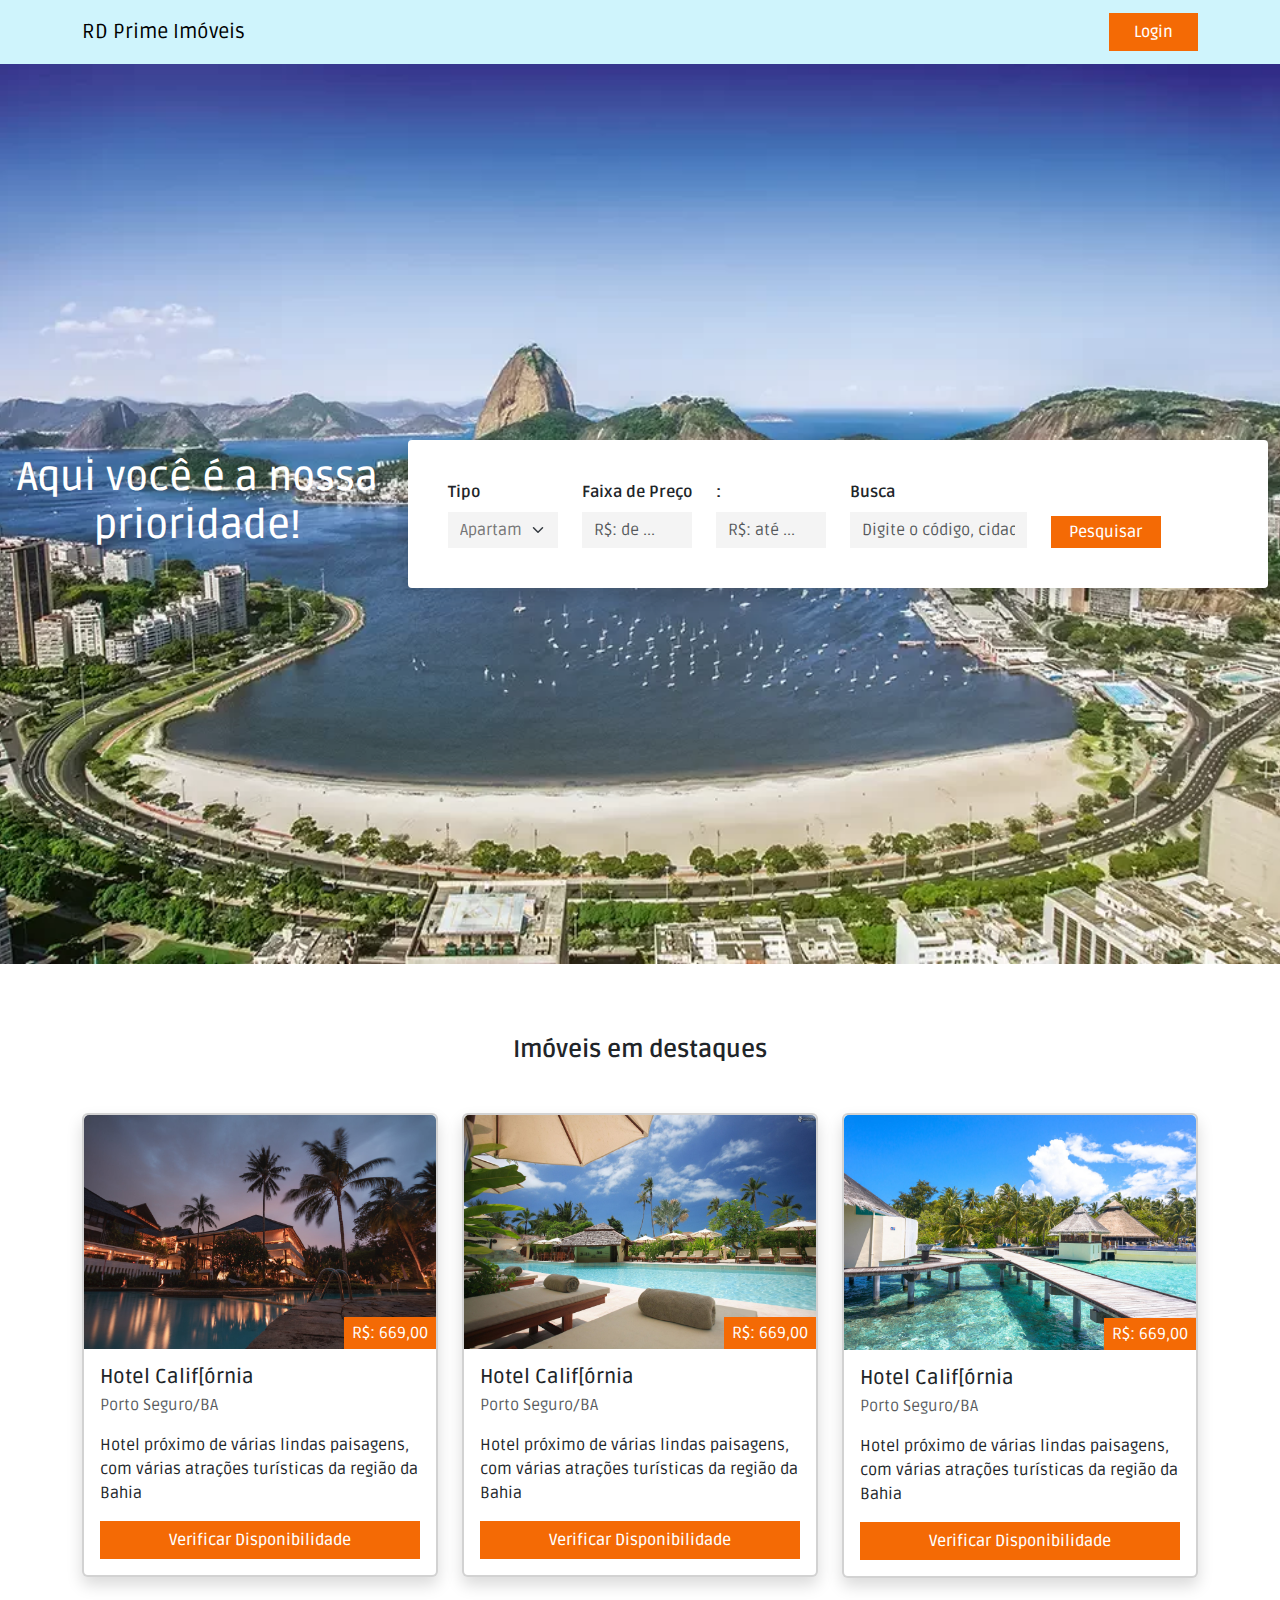
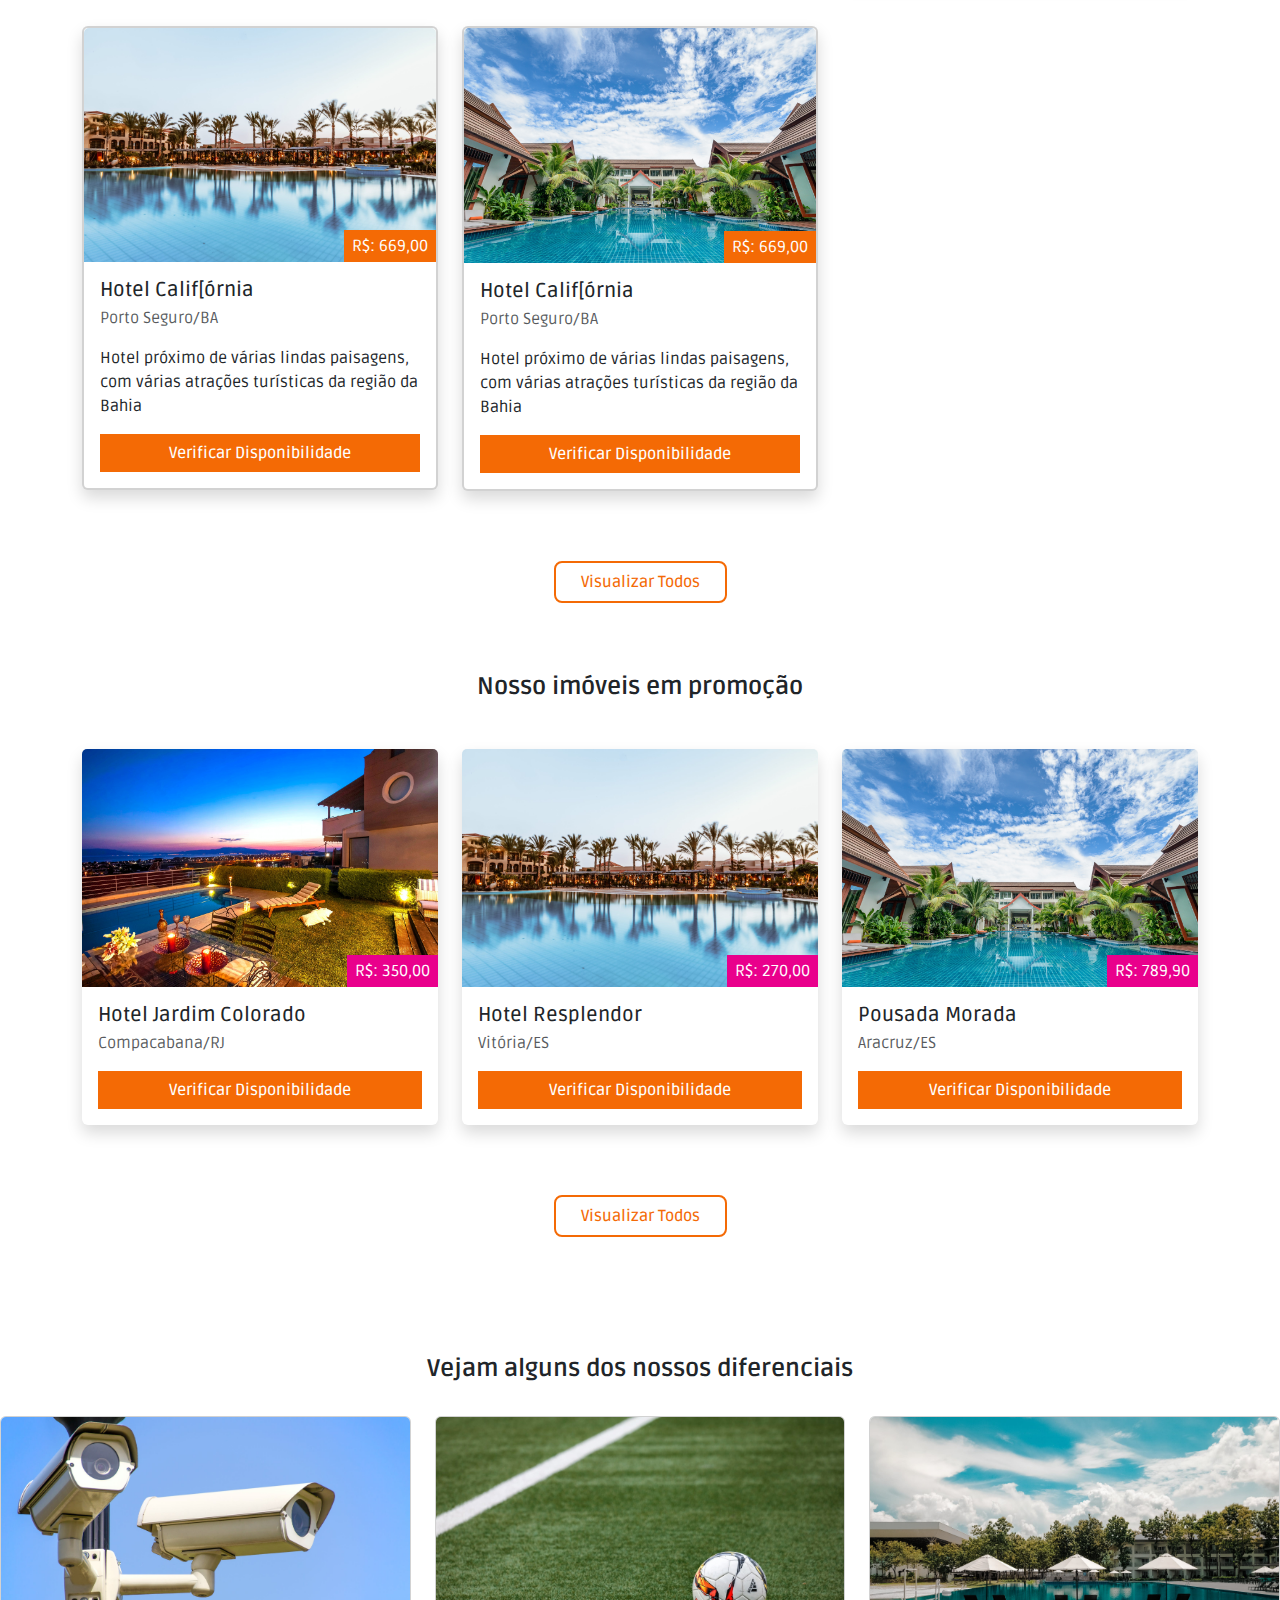
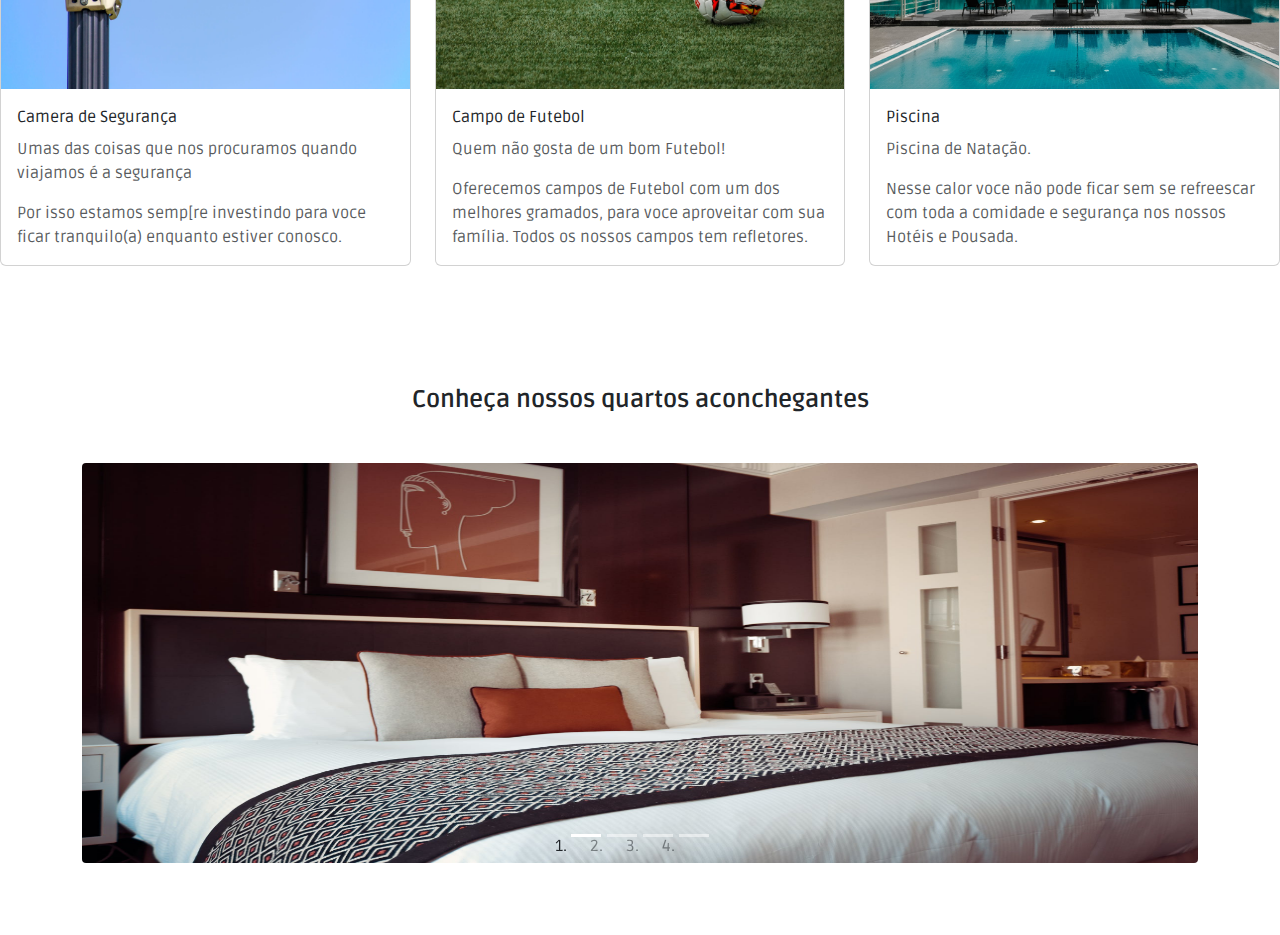
==== index.html @ 4b088ac3 "main carousel" ====
<!DOCTYPE html>
<html lang="pt">

<head>
    <meta charset="UTF-8">
    <meta name="viewport" content="width=device-width, initial-scale=1.0">
    <title> RD Prime Imóveis</title>
    <link rel="preconnect" href="https://fonts.googleapis.com">
    <link rel="preconnect" href="https://fonts.gstatic.com" crossorigin>
    <link href="https://fonts.googleapis.com/css2?family=Material+Icons" rel="stylesheet">
    <link rel="stylesheet" href="https://stackpath.bootstrapcdn.com/font-awesome/4.7.0/css/font-awesome.min.css"
        integrity="sha384-wvfXpqpZZVQGK6TAh5PVlGOfQNHSoD2xbE+QkPxCAFlNEevoEH3Sl0sibVcOQVnN" crossorigin="anonymous">
    <link href="https://fonts.googleapis.com/css2?family=Ruda:wght@400..900&display=swap" rel="stylesheet">
    <link href="https://cdn.jsdelivr.net/npm/bootstrap@5.0.0-beta1/dist/css/bootstrap.min.css" rel="stylesheet"
        integrity="sha384-giJF6kkoqNQ00vy+HMDP7azOuL0xtbfIcaT9wjKHr8RbDVddVHyTfAAsrekwKmP1" crossorigin="anonymous">
        <link href="https://cdn.jsdelivr.net/npm/bootstrap@5.3.3/dist/css/bootstrap.min.css" rel="stylesheet" 
        integrity="sha384-QWTKZyjpPEjISv5WaRU9OFeRpok6YctnYmDr5pNlyT2bRjXh0JMhjY6hW+ALEwIH" crossorigin="anonymous">
    <link rel="stylesheet" href="style.css">
</head>

<body>

    <!--Navbar-->
    <nav class="navbar navbar-expand-lg navbar-light bg-info-subtle">
        
        <div class="container pt-1 pb-1">
            <a class="navbar-brand" href="#">RD Prime Imóveis</a>
            <button class="navbar-toggler" type="button" data-bs-toggle="collapse" data-bs-target="#navbarNav"
                aria-controls="navbarNav" aria-expanded="false" aria-label="Toggle navigation">
                <svg width="1.5em" height="1.5em" viewBox="0 0 16 16" class="bi bi-list" fill="currentColor"
                    xmlns="http://www.w3.org/2000/svg">
                    <path fill-rule="evenodd"
                    d="M2.5 11.5A.5.5 0 0 1 3 11h10a.5.5 0 0 1 0 1H3a.5.5 0 0 1-.5-.5zm0-4A.5.5 0 0 1 3 7h10a.5.5 0 0 1 0 1H3a.5.5 0 0 1-.5-.5zm0-4A.5.5 0 0 1 3 3h10a.5.5 0 0 1 0 1H3a.5.5 0 0 1-.5-.5z" />
                </svg>
            </button>
            <div class="collapse navbar-collapse d-lg-flex justify-content-lg-end" id="navbarNav">
                <ul class="navbar-nav">
                    <!-- Botão aparece quando tela menor -->
                    <li class="nav-item d-block d-md-none d-lg-none pt-2 pb-2">
                        <a href="#" type="button" class="btn btn-orange w-100 rounded-0">Login</a>
                    </li>
                    <li class="nav-item d-none d-md-block d-lg-block">
                        <a href="#" type="button" class="btn btn-orange rounded-0 ps-lg-4 pe-lg-4">Login</a>
                    </li>
                </ul>
            </div>
        </div>
    </nav>
    <!--End Navbar-->

        <!-- Banner -->
        <main class="w-100 min-vh-100 background-banner d-flex align-items-center">
            <div class="slogan w-full lg:w-5/12 xl:w-1/3 text-center lg:text-left transform -translate-y-12">
                <h1 class="text-white uppercase text-2xl lg:text-5xl font-black leading-tight mb-4">
                        Aqui você é a nossa prioridade!
                </h1>
                
            </div>
            <div class="container">
                <div class="card rounded-1 border-0 p-1 pt-4 pb-4 p-lg-4 pb-md-0 pb-lg-0 shadow">
                    <div class="card-body">
                        <form class="pb-lg-2" onsubmit="return false;">
                            <div class="row">
                                <div class="col-12 col-md-12 col-lg-2 mb-2">
                                    <label for="tipo" class="form-label fw-bold">Tipo</label>
                                    <select class="form-select rounded-0 " 
                                            name="tipo" 
                                            id="tipo" 
                                            aria-label="Tipo do imovel">

                                            <optgroup label="Residencial">                                            
                                                <option value="">Apartamento</option>
                                                <option value="">Casa</option>
                                                <option value="">Casa de Condomínio</option>
                                                <option value="">Cobertura</option>
                                                <option value="">Duplex</option>
                                                <option value="">Flat/Loft/Estúdio</option>
                                                <option value="">Lote/Terreno</option>
                                                <option value="">Sobrado</option>
                                            </optgroup>

                                            <optgroup label="Comercial">
                                                <option value="">Comercial</option>
                                                <option value="">Escritório</option>
                                                <option value="">Loja</option>
                                                <option value="">Prédio</option>
                                                <option value="">Salas Comerciais</option>
                                            </optgroup>
                                    </select>
                                    
                                </div>
                                <div class="col-12 col-md-12 col-lg-2 mb-2">
                                    <label for="preco" class="form-label fw-bold">Faixa de Preço</label>
                                        
                                    <input type="text" 
                                    class="form-control rounded-0" 
                                    name="preco" 
                                    id="preco"
                                    placeholder="R$: de ...">
                                </div>
                                <div class="col-12 col-md-12 col-lg-2 mb-2">
                                    <label for="preco" class="form-label fw-bold">:</label>                                
                                    <input type="text" 
                                        class="form-control rounded-0" 
                                        name="preco" 
                                        id="preco"
                                        placeholder="R$: até ...">  
                                </div>
                                <div class="col-12 col-md-12 col-lg-3 mb-3">

                                    <label for="busca" class="form-label fw-bold">Busca</label>
                                        <input type="text" 
                                        class="form-control rounded-0" 
                                        name="busca" 
                                        id="busca"
                                        placeholder="Digite o código, cidade, bairro, rua ou condomínio">
                                    
                                </div>
                                <div class="col-12 col-md-12 col-lg-2 mb-3 pt-3 d-lg-flex align-items-end">
                                    <a href="#" class="btn btn-lg btn-orange w-100 rounded-0 border-0 p-lg-1">
                                        Pesquisar
                                    </a>
                                </div>
                            </div>
                        </form>
                    </div>
                </div>
            </div>
        </main>
        <!-- End Banner --> 
            
            <!--Destaques-->
            <main class="w-100 pb-5 pt-lg-4 pb-lg-5">
                <div class="container pt-5 pb-2 pt-lg-5 pb-lg-0">
                    <h1 class="fs-4 text-center text-lg-center text-lg-start mb-5 fw-bold">
                        Imóveis em destaques
                    </h1>
                    
                    <div class="row mb-4">
                        <div class="col-12 col-md-12 col-lg-4 mb-5">
                            <div class="card shadow border-2">
                                <div class="position-relative">
                                    <img src="./assets/img/hoteis/hotel-1.jpeg" alt="Hotel 01" class="card-img-top">
                                    <span class="position-absolute 
                                                bottom-0 
                                                right-0 
                                                bg-color-orange 
                                                ps-2 
                                                pe-2 
                                                pt-1 
                                                pb-1">
                                                R$: 669,00 
                                    </span>
                                </div>
                                <div class="card-body p-3">
                                    <h5 class="card-title mb-1">Hotel Calif[órnia</h5>
                                    <p class="text-muted">Porto Seguro/BA</p>
                                    <p class="card-text">
                                        Hotel próximo de várias lindas paisagens,
                                        com várias atrações turísticas da região da Bahia
                                    </p>
                                    <a href="#" class="btn btn-orange rounded-0 w-100">Verificar Disponibilidade</a>
                                </div>
                            </div>
                        </div>

                        <div class="col-12 col-md-12 col-lg-4 mb-5">
                            <div class="card shadow border-2">
                                <div class="position-relative">
                                    <img src="./assets/img/hoteis/hotel-2.jpeg" alt="Hotel 01" class="card-img-top">
                                    <span class="position-absolute 
                                                bottom-0 
                                                right-0 
                                                bg-color-orange 
                                                ps-2 
                                                pe-2 
                                                pt-1 
                                                pb-1">
                                                R$: 669,00 
                                    </span>
                                </div>
                                <div class="card-body p-3">
                                    <h5 class="card-title mb-1">Hotel Calif[órnia</h5>
                                    <p class="text-muted">Porto Seguro/BA</p>
                                    <p class="card-text">
                                        Hotel próximo de várias lindas paisagens,
                                        com várias atrações turísticas da região da Bahia
                                    </p>
                                    <a href="#" class="btn btn-orange rounded-0 w-100">Verificar Disponibilidade</a>
                                </div>
                            </div>
                        </div>

                        <div class="col-12 col-md-12 col-lg-4 mb-5">
                            <div class="card shadow border-2">
                                <div class="position-relative">
                                    <img src="./assets/img/hoteis/hotel-3.jpeg" alt="Hotel 01" class="card-img-top">
                                    <span class="position-absolute 
                                                bottom-0 
                                                right-0 
                                                bg-color-orange 
                                                ps-2 
                                                pe-2 
                                                pt-1 
                                                pb-1">
                                                R$: 669,00 
                                    </span>
                                </div>
                                <div class="card-body p-3">
                                    <h5 class="card-title mb-1">Hotel Calif[órnia</h5>
                                    <p class="text-muted">Porto Seguro/BA</p>
                                    <p class="card-text">
                                        Hotel próximo de várias lindas paisagens,
                                        com várias atrações turísticas da região da Bahia
                                    </p>
                                    <a href="#" class="btn btn-orange rounded-0 w-100">Verificar Disponibilidade</a>
                                </div>
                            </div>
                        </div>

                        <div class="col-12 col-md-12 col-lg-4 mb-5">
                            <div class="card shadow border-2">
                                <div class="position-relative">
                                    <img src="./assets/img/hoteis/hotel-5.jpeg" alt="Hotel 01" class="card-img-top">
                                    <span class="position-absolute 
                                                bottom-0 
                                                right-0 
                                                bg-color-orange 
                                                ps-2 
                                                pe-2 
                                                pt-1 
                                                pb-1">
                                                R$: 669,00 
                                    </span>
                                </div>
                                <div class="card-body p-3">
                                    <h5 class="card-title mb-1">Hotel Calif[órnia</h5>
                                    <p class="text-muted">Porto Seguro/BA</p>
                                    <p class="card-text">
                                        Hotel próximo de várias lindas paisagens,
                                        com várias atrações turísticas da região da Bahia
                                    </p>
                                    <a href="#" class="btn btn-orange rounded-0 w-100">Verificar Disponibilidade</a>
                                </div>
                            </div>
                        </div>

                        <div class="col-12 col-md-12 col-lg-4 mb-5">
                            <div class="card shadow border-2">
                                <div class="position-relative">
                                    <img src="./assets/img/hoteis/hotel-6.jpg" alt="Hotel 01" class="card-img-top">
                                    <span class="position-absolute 
                                                bottom-0 
                                                right-0 
                                                bg-color-orange 
                                                ps-2 
                                                pe-2 
                                                pt-1 
                                                pb-1">
                                                R$: 669,00 
                                    </span>
                                </div>
                                <div class="card-body p-3">
                                    <h5 class="card-title mb-1">Hotel Calif[órnia</h5>
                                    <p class="text-muted">Porto Seguro/BA</p>
                                    <p class="card-text">
                                        Hotel próximo de várias lindas paisagens,
                                        com várias atrações turísticas da região da Bahia
                                    </p>
                                    <a href="#" class="btn btn-orange rounded-0 w-100">Verificar Disponibilidade</a>
                                </div>
                            </div>
                        </div>
                    </div>

                    <div class="row">
                        <div class="col-12 d-flex justify-content-center">
                            <a href="#" class="btn btn-orange-outline ps-4 pe-4"> 
                                Visualizar Todos
                            </a>
                        </div>
                    </div>
                </div>

            </main>
            <!--End Destaques-->

                <!--Combos-->
                <main class="w-100 pb-5 pb-lg-5">
                    <div class="container">
                        <div class="w-100 title mb-5 mb-md-5 mb-lg-5 pt-lg-4 pb-lg-0">
                            <h1 class="fs-4 text-lg-center text-lg-start mb-2 fw-bold">Nosso imóveis em promoção</h1>       
                        </div>
                        <div class="row mb-4">
                            <div class="col-12 col-md-12 col-lg-4 mb-5">
                                <div class="card shadow border-0">
                                    <div class="position-relative">
                                        <img src="./assets/img/hoteis/hotel-4.jpeg" alt="" class="card-img-top">
                                        <span class="position-absolute 
                                        bottom-0 
                                        right-0 
                                        bg-color-purple 
                                        ps-2
                                        pe-2
                                        pt-1
                                        pb-1">
                                        R$: 350,00
                                        </span>
                                    </div>
                                    <div class="card-body p-3">
                                        <h5 class="card-title mb-1">
                                            Hotel Jardim Colorado
                                        </h5>
                                        <p class="text-muted"> Compacabana/RJ </p>
                                        <a href="#" class="btn btn-orange rounded-0 w-100">
                                            Verificar Disponibilidade
                                        </a>
                                    </div>
                                </div>                
                            </div> 
                            
                            <div class="col-12 col-md-12 col-lg-4 mb-5">
                                <div class="card shadow border-0">
                                    <div class="position-relative">
                                        <img src="./assets/img/hoteis/hotel-5.jpeg" alt="" class="card-img-top">
                                        <span class="position-absolute 
                                        bottom-0 
                                        right-0 
                                        bg-color-purple 
                                        ps-2
                                        pe-2
                                        pt-1
                                        pb-1">
                                        R$: 270,00
                                        </span>
                                    </div>
                                    <div class="card-body p-3">
                                        <h5 class="card-title mb-1">
                                            Hotel Resplendor
                                        </h5>
                                        <p class="text-muted"> Vitória/ES </p>
                                        <a href="#" class="btn btn-orange rounded-0 w-100">
                                            Verificar Disponibilidade
                                        </a>
                                    </div>
                                </div>                
                            </div>  

                            <div class="col-12 col-md-12 col-lg-4 mb-5">
                                <div class="card shadow border-0">
                                    <div class="position-relative">
                                        <img src="./assets/img/hoteis/hotel-6.jpg" alt="" class="card-img-top">
                                        <span class="position-absolute 
                                        bottom-0 
                                        right-0 
                                        bg-color-purple 
                                        ps-2
                                        pe-2
                                        pt-1
                                        pb-1">
                                        R$: 789,90
                                        </span>
                                    </div>
                                    <div class="card-body p-3">
                                        <h5 class="card-title mb-1">
                                            Pousada Morada
                                        </h5>
                                        <p class="text-muted"> Aracruz/ES </p>
                                        <a href="#" class="btn btn-orange rounded-0 w-100">
                                            Verificar Disponibilidade
                                        </a>
                                    </div>
                                </div>                
                            </div> 
                        </div>
                        <div class="row">
                            <div class="col-12 d-flex justify-content-center">
                                <a href="#" class="btn btn-orange-outline ps-4 pe-4"> 
                                    Visualizar Todos
                                </a>
                            </div>
                        </div>                    
                    </div>             
                </main>
                <!--End Combos-->

                    <!--Diferenciais-->
                    <main class="w-100">
                        <div class="container">
                            <div class="w-100 title mb-5 mb-md-5 mb-lg-5 pt-lg-4 pb-lg-0"></div>
                            <h1 class="fs-4 text-center text-md-star text-lg-center mb-2 pb-4 fw-bold">
                                Vejam alguns dos nossos diferenciais
                            </h1>
                        </div>
                        <div class="row">
                            <div class="col-12">
                                <div class="row">
                                    <div class="col-12 col-md-4 col-lg-4 mb-5">
                                        <div class="card">
                                            <img src="./assets/img/utilidades/camera.jpeg" alt="camera" class="card-img-top">
                                            <div class="card-body">
                                                <div class="card-title">
                                                    Camera de Segurança
                                                </div>
                                                <p class="card-text text-muted">
                                                    Umas das coisas que nos procuramos 
                                                    quando viajamos é a segurança
                                                </p>
                                                <p class="card-text text-muted">
                                                    Por isso estamos semp[re investindo 
                                                    para voce ficar tranquilo(a) 
                                                    enquanto estiver conosco.
                                                </p>
                                            </div>
                                        </div>
                                    </div>
                                    <div class="col-12 col-md-4 col-lg-4 mb-5">
                                        <div class="card">
                                            <img src="./assets/img/utilidades/campo.jpeg" alt="campo" class="card-img-top">
                                            <div class="card-body">
                                                <div class="card-title">
                                                    Campo de Futebol
                                                </div>
                                                <p class="card-text text-muted">
                                                    Quem não gosta de um bom Futebol!
                                                </p>
                                                <p class="card-text text-muted">
                                                    Oferecemos campos de Futebol com um dos melhores gramados,
                                                    para voce aproveitar com sua família.
                                                    Todos os nossos campos tem refletores.                                            </p>
                                            </div>
                                        </div>
                                    </div>                                
                                    <div class="col-12 col-md-4 col-lg-4 col-mb-4">
                                        <div class="card">
                                            <img src="./assets/img/utilidades/piscina.jpeg" alt="piscina" class="card-img-top">
                                                <div class="card-body">
                                                    <div class="card-title">
                                                        Piscina
                                                    </div>
                                                    <p class="card-text text-muted">
                                                        Piscina de Natação.
                                                    </p>
                                                    <p class="card-text text-muted">
                                                        Nesse calor voce não pode ficar sem se refreescar
                                                        com toda a comidade e segurança nos nossos Hotéis e Pousada.
                                                    </p>
                                                </div>
                                            </div>
                                        </div>
                                    </div>
                                </div>
                            </div>
                        </div>
                    </main>
                    <!--End Diferenciais-->

                        <!--Carousel Nossos Quartos-->
                        <main class="w-100 pb-4 pb-md-4 pt-lg-4 pb-lg-4">
                            <div class="container pt-5 pb-2 pt-lg-5 pb-lg-5">
                                <h1 class="fs-4 text-center text-lg-center text-lg-start mb-5 fw-bold">Conheça nossos quartos aconchegantes</h1>
                                    <div div id="carouselControls" class="carousel slide" data-bs-ride="carousel" data-bs-interval="0">
                                        <div class="carousel-inner">
                                            <div class="carousel-item active">
                                                <img src="./assets/img/quartos/quarto-1.jpeg" alt="" class="d-block w-100 rounded-1 carousel-item-img">
                                            </div>
                                            <div class="carousel-item">
                                                <img src="./assets/img/quartos/quarto-2.jpeg" alt="" class="d-block w-100 rounded-1 carousel-item-img">
                                            </div>
                                            <div class="carousel-item">
                                                <img src="./assets/img/quartos/quarto-3.jpeg" alt="" class="d-block w-100 rounded-1 carousel-item-img">
                                            </div>
                                            <div class="carousel-item">
                                                <img src="./assets/img/quartos/quarto-4.jpeg" alt="" class="d-block w-100 rounded-1 carousel-item-img">
                                            </div>
                                        </div>
                                        <ol class="carousel-indicators">
                                            <li data-bs-target="#carouselControls" data-bs-slide-to="0" class="active"></li>
                                            <li data-bs-target="#carouselControls" data-bs-slide-to="1"></li>
                                            <li data-bs-target="#carouselControls" data-bs-slide-to="2"></li>
                                            <li data-bs-target="#carouselControls" data-bs-slide-to="3"></li>
                                        </ol>
                                </div>
                            </div>
                        </main>
                        <!--End Carousel Nossos Quartos-->

</body>

<script src="https://cdn.jsdelivr.net/npm/@popperjs/core@2.5.4/dist/umd/popper.min.js"
    integrity="sha384-q2kxQ16AaE6UbzuKqyBE9/u/KzioAlnx2maXQHiDX9d4/zp8Ok3f+M7DPm+Ib6IU"
    crossorigin="anonymous"></script>
<script src="https://cdn.jsdelivr.net/npm/bootstrap@5.0.0-beta1/dist/js/bootstrap.min.js"
    integrity="sha384-pQQkAEnwaBkjpqZ8RU1fF1AKtTcHJwFl3pblpTlHXybJjHpMYo79HY3hIi4NKxyj"
    crossorigin="anonymous"></script>

</html>
---- style.css ----
@import './assets/css/theme.css';
@import './assets/css/navbar.css';
@import './assets/css/buttons.css';
@import './assets/css/background.css';
@import './assets/css/inputs.css';
@import './assets/css/position.css';
@import './assets/css/colors.css';
@import './assets/css/carousel.css';
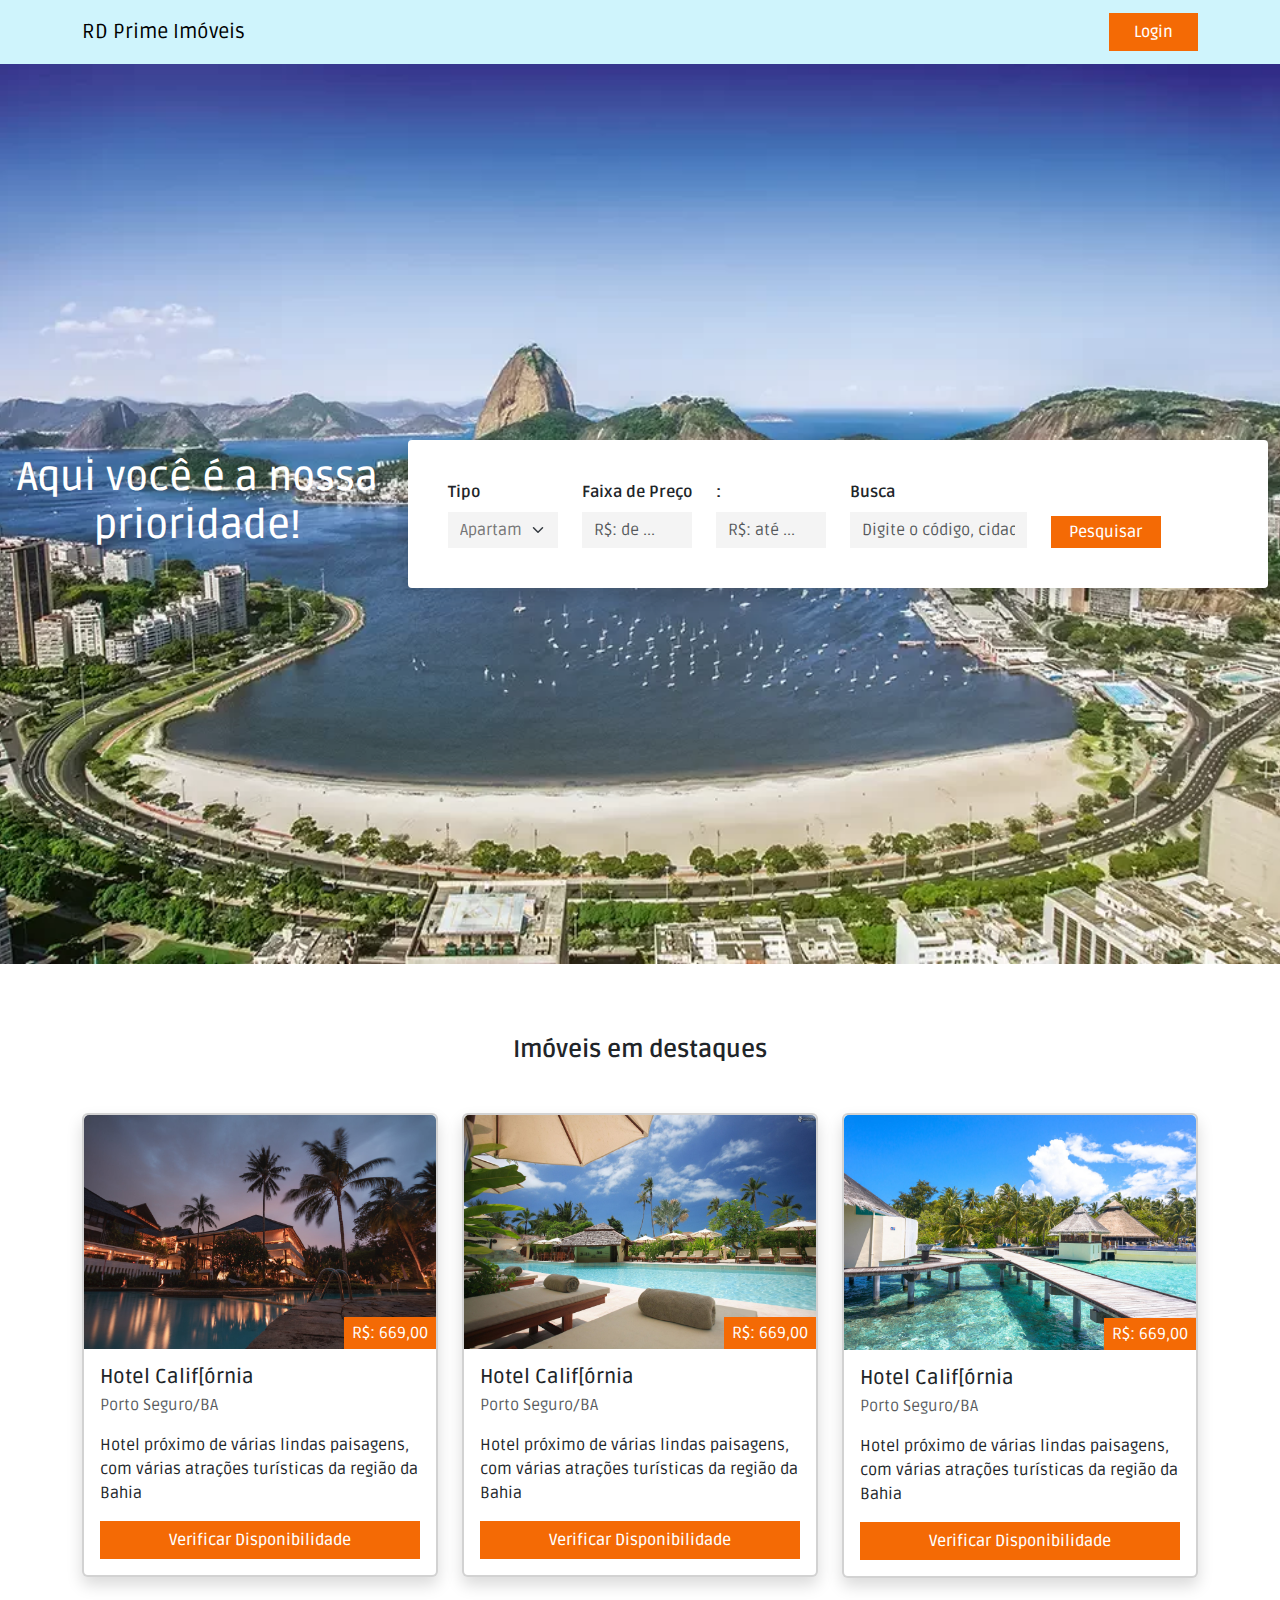
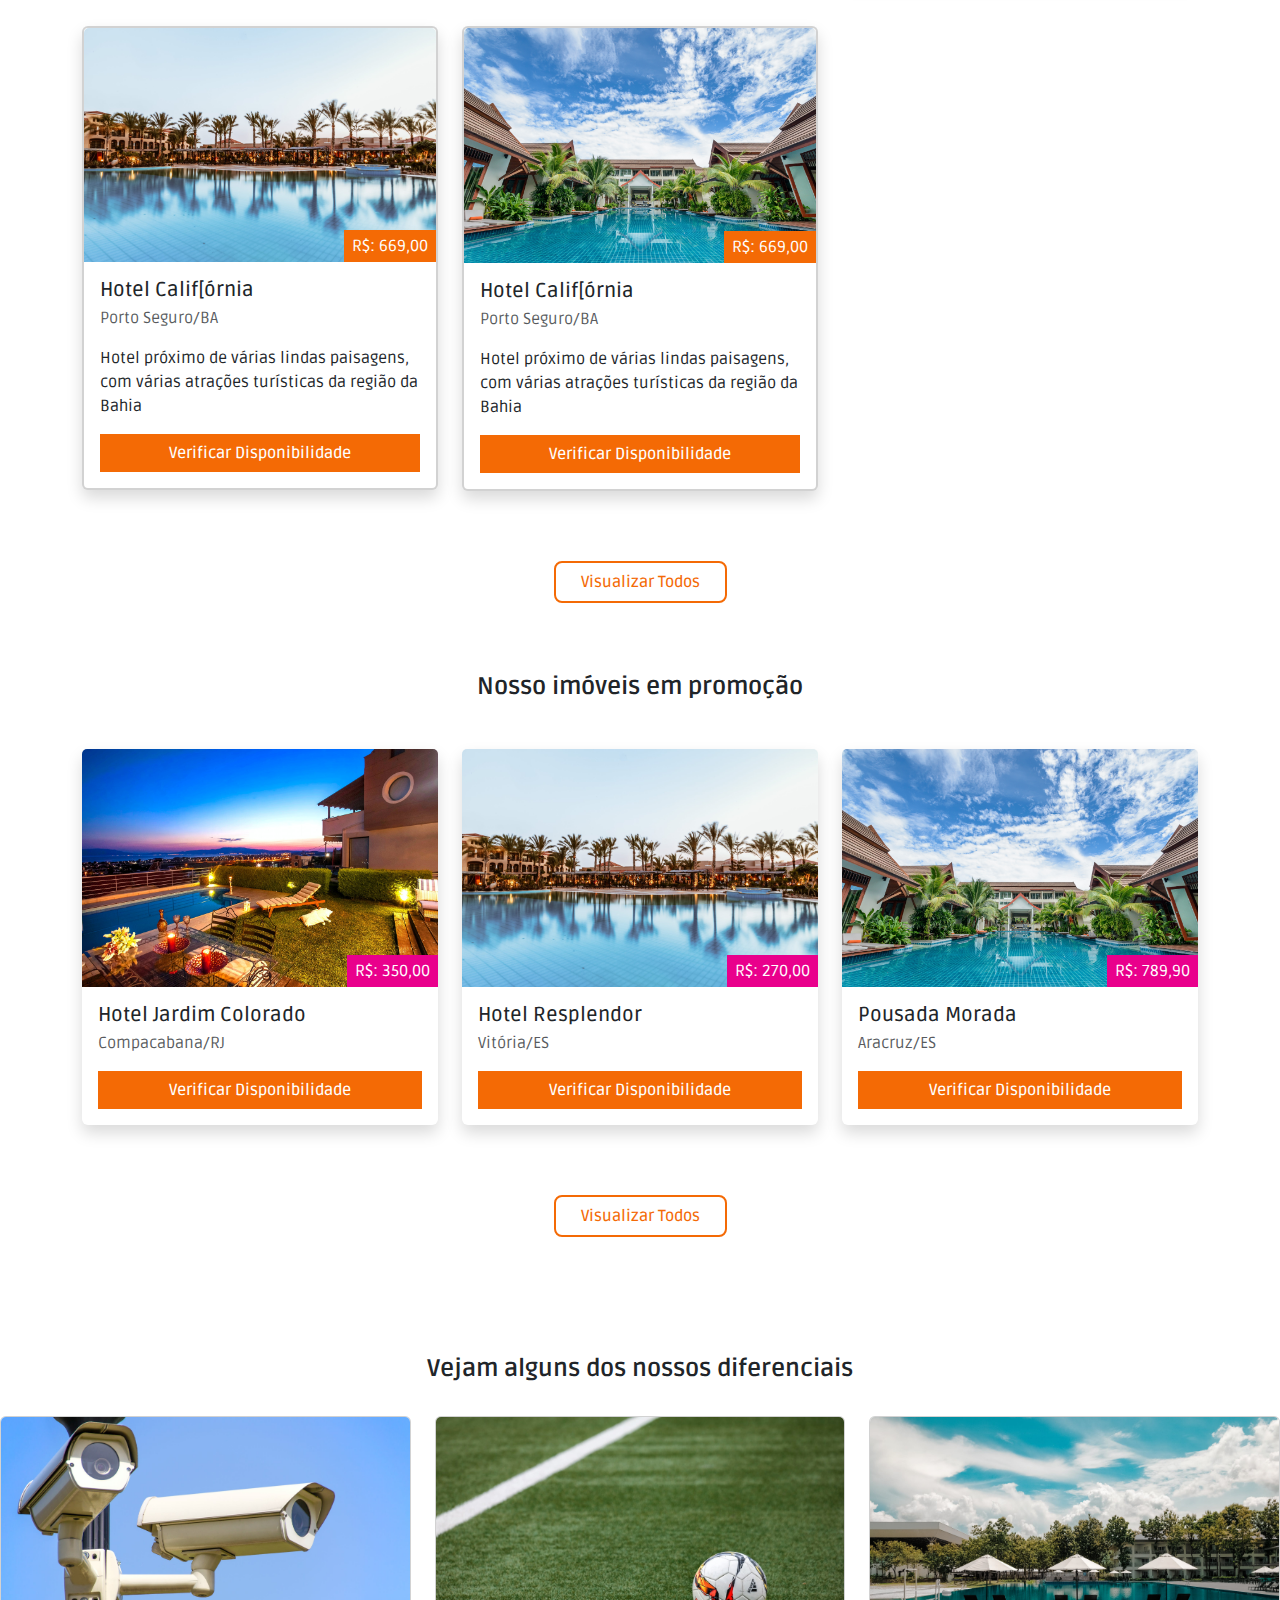
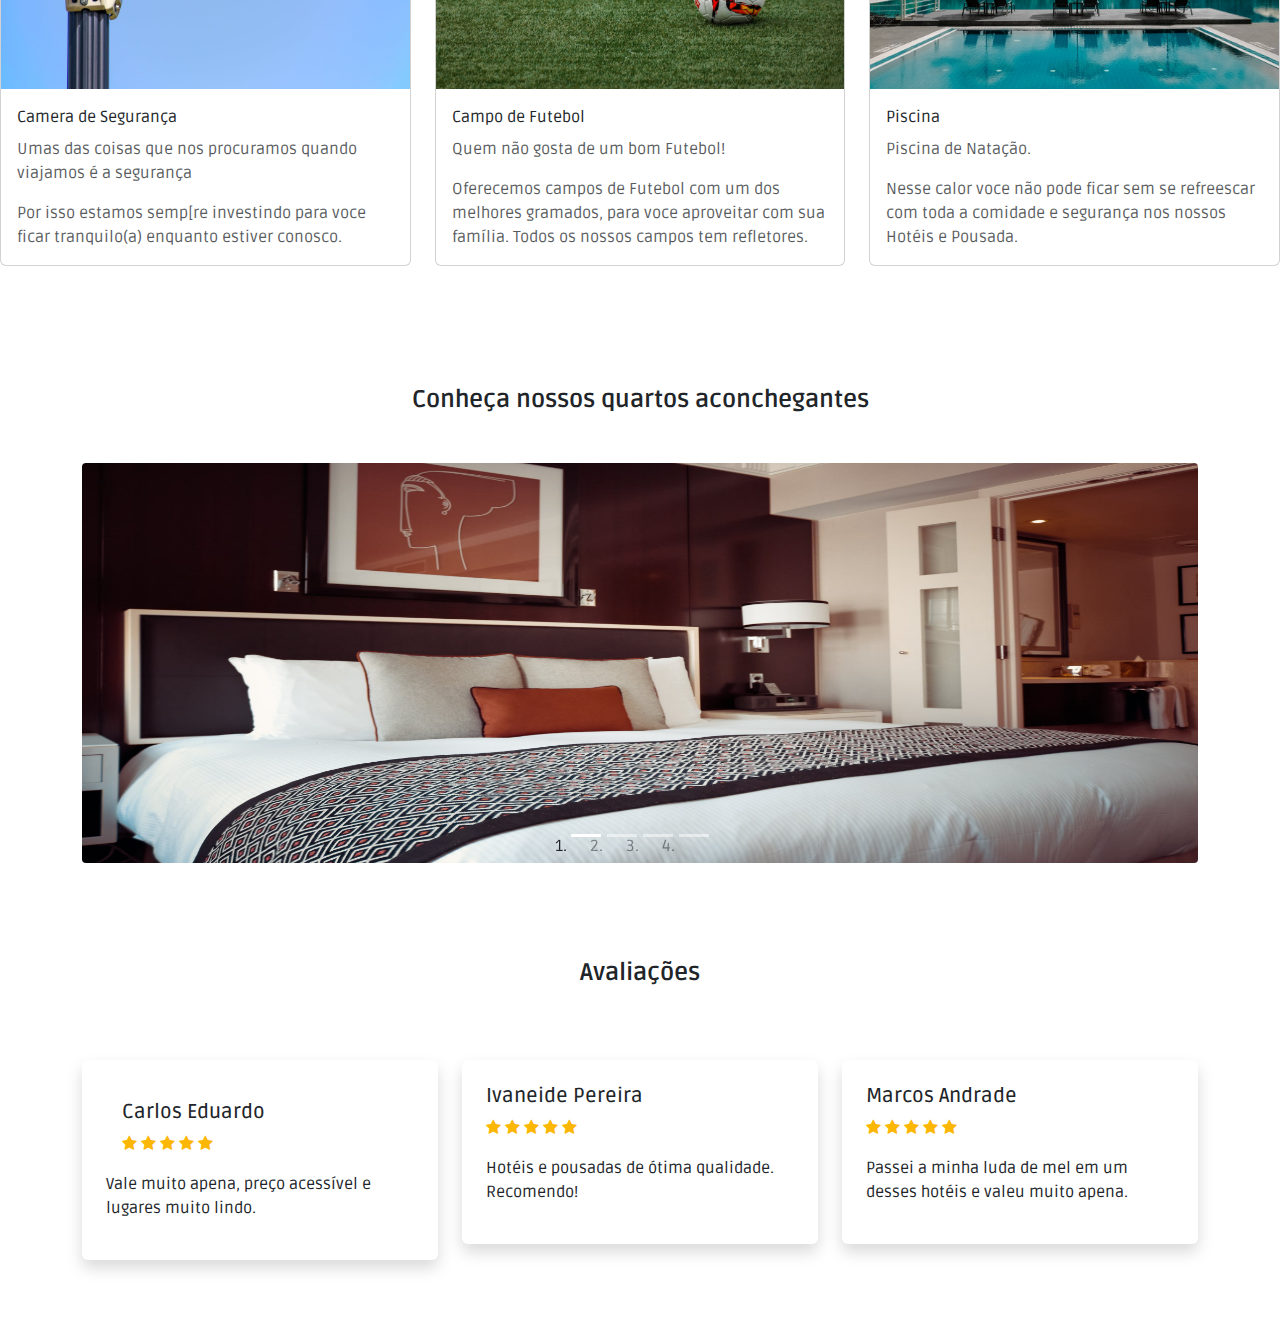
==== commit 19cb4a71: "main avaliaçoes" ====
--- a/index.html
+++ b/index.html
@@ -485,6 +485,72 @@
                         </main>
                         <!--End Carousel Nossos Quartos-->
 
+                            <!--Avaliações-->
+                            <main class="w-100 pt-lg-4 pb-lg-5">
+                                <div class="container">
+                                    <div class="w-100 title mb-5 mb-md-5 mb-lg-5 pt-lg-0">
+                                        <h1 class="fs-4 text-center text-lg-start text-lg-center mb-2 fw-bold">
+                                            Avaliações
+                                        </h1>
+                                        <div class="line-orange m-auto"></div>
+                                    </div>
+                                    <div class="row pt-4 pt-md-4 pt-lg-4">
+                                        <div class="col-12 col-md-12 col-lg-4 mb-4 mb-md-4">
+                                            <div class="card border-0 shadow p-2">
+                                                <div class="card-body">
+                                                    <div class="w-100 m-3">
+                                                        <h4 class="fs-5"> Carlos Eduardo</h4>
+                                                        <span class="star"><i class="fa fa-star" aria-hidden="true"></i></span>
+                                                        <span class="star"><i class="fa fa-star" aria-hidden="true"></i></span>
+                                                        <span class="star"><i class="fa fa-star" aria-hidden="true"></i></span>
+                                                        <span class="star"><i class="fa fa-star" aria-hidden="true"></i></span>
+                                                        <span class="star"><i class="fa fa-star" aria-hidden="true"></i></span>
+                                                    </div>
+                                                    <p>
+                                                        Vale muito apena, preço acessível e lugares muito lindo.
+                                                    </p>
+                                                </div>
+                                            </div>
+                                        </div>
+                                        <div class="col-12 col-md-12 col-lg-4 mb-4 mb-md-4">
+                                            <div class="card border-0 shadow p-2">
+                                                <div class="card-body">
+                                                    <div class="w-100 mb-3">
+                                                        <h4 class="fs-5">Ivaneide Pereira</h4>
+                                                        <span class="star"><i class="fa fa-star" aria-hidden="true"></i></span>
+                                                        <span class="star"><i class="fa fa-star" aria-hidden="true"></i></span>
+                                                        <span class="star"><i class="fa fa-star" aria-hidden="true"></i></span>
+                                                        <span class="star"><i class="fa fa-star" aria-hidden="true"></i></span>
+                                                        <span class="star"><i class="fa fa-star" aria-hidden="true"></i></span>
+                                                    </div>
+                                                    <p>
+                                                        Hotéis e pousadas de ótima qualidade. Recomendo!
+                                                    </p>
+                                                </div>
+                                            </div>
+                                        </div>
+                                        <div class="col-12 col-md-12 col-lg-4 mb-4 mb-md-4">
+                                            <div class="card border-0 shadow p-2">
+                                                <div class="card-body">
+                                                    <div class="w-100 mb-3">
+                                                        <h4 class="fs-5">Marcos Andrade</h4>
+                                                        <span class="star"><i class="fa fa-star" aria-hidden="true"></i></span>
+                                                        <span class="star"><i class="fa fa-star" aria-hidden="true"></i></span>
+                                                        <span class="star"><i class="fa fa-star" aria-hidden="true"></i></span>
+                                                        <span class="star"><i class="fa fa-star" aria-hidden="true"></i></span>
+                                                        <span class="star"><i class="fa fa-star" aria-hidden="true"></i></span>
+                                                    </div>
+                                                    <p>
+                                                        Passei a minha luda de mel em um desses hotéis e valeu muito apena.
+                                                    </p>
+                                                </div>
+                                            </div>
+                                        </div>
+                                    </div>
+                                </div>
+                            </main>
+                            <!--End Avaliações-->                           
+
 </body>
 
 <script src="https://cdn.jsdelivr.net/npm/@popperjs/core@2.5.4/dist/umd/popper.min.js"
--- a/style.css
+++ b/style.css
@@ -5,4 +5,5 @@
 @import './assets/css/inputs.css';
 @import './assets/css/position.css';
 @import './assets/css/colors.css';
-@import './assets/css/carousel.css';+@import './assets/css/carousel.css';
+@import './assets/css/avaliacoes.css';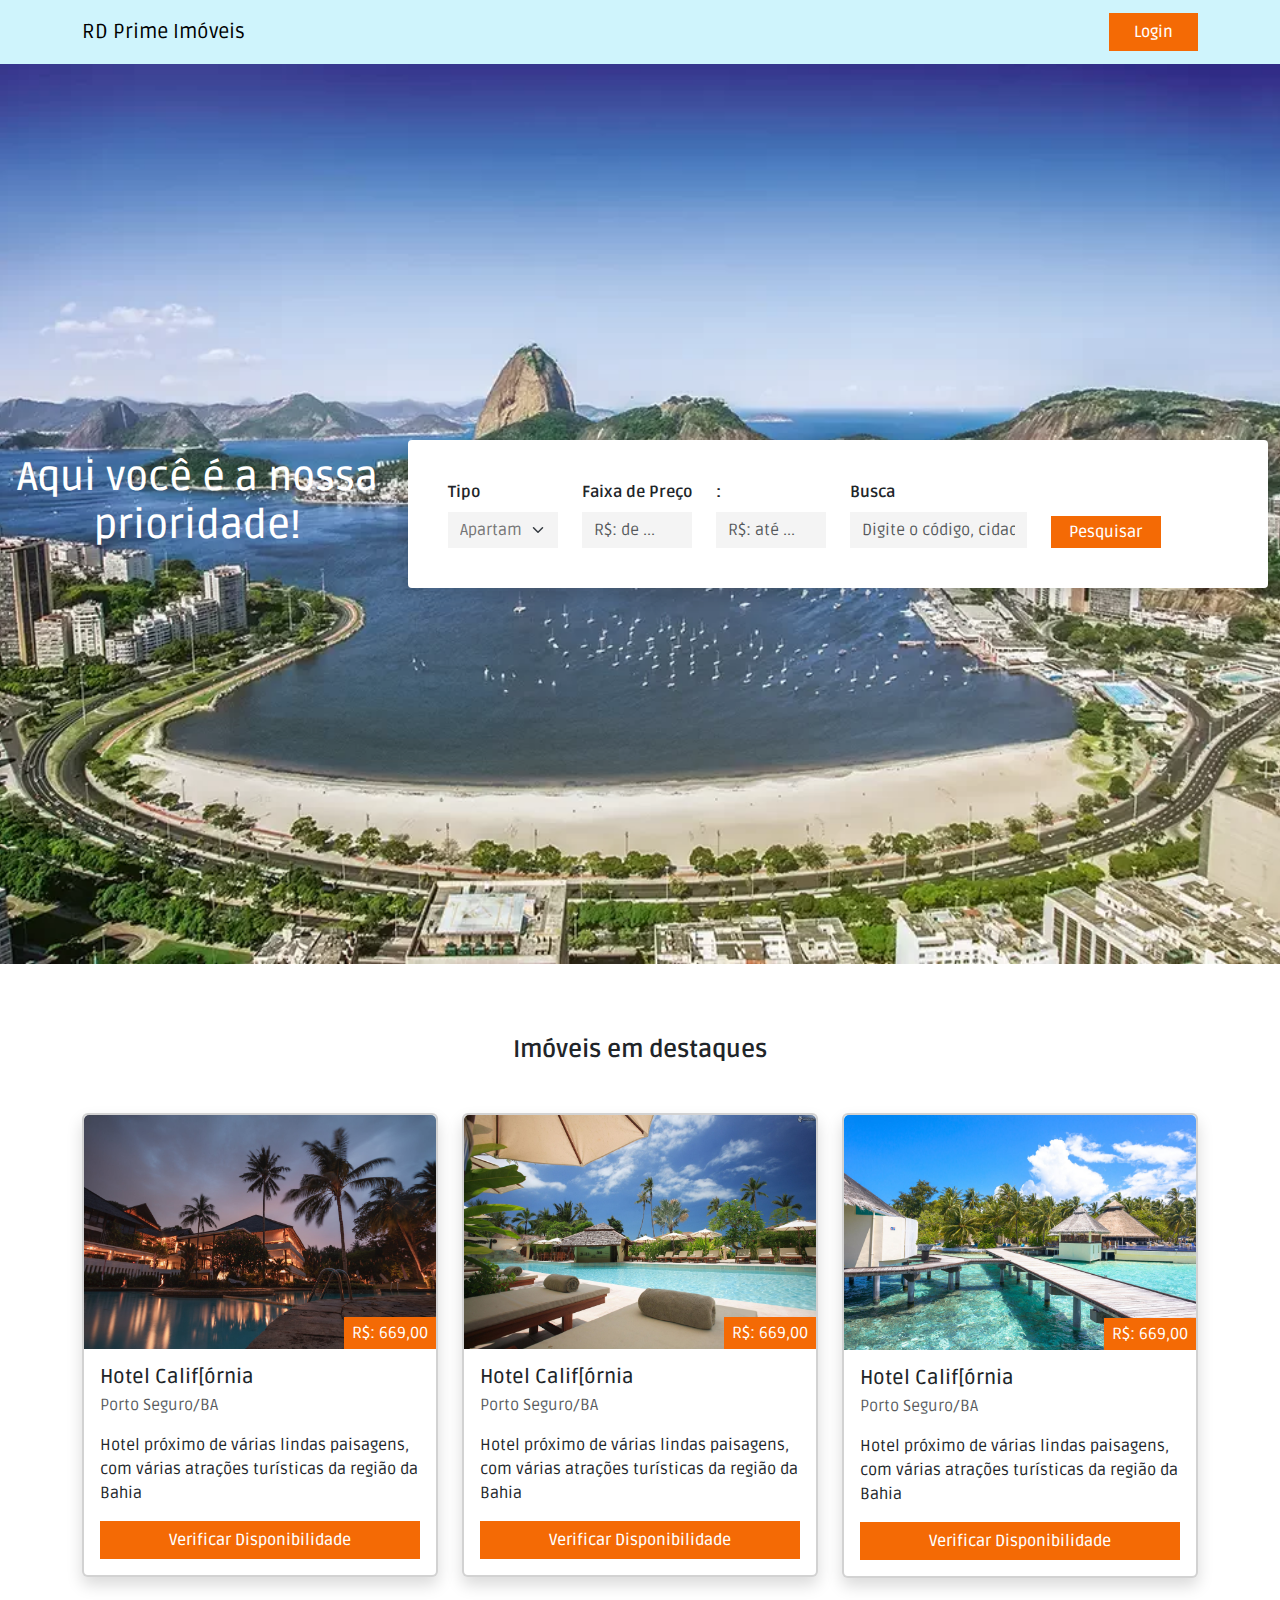
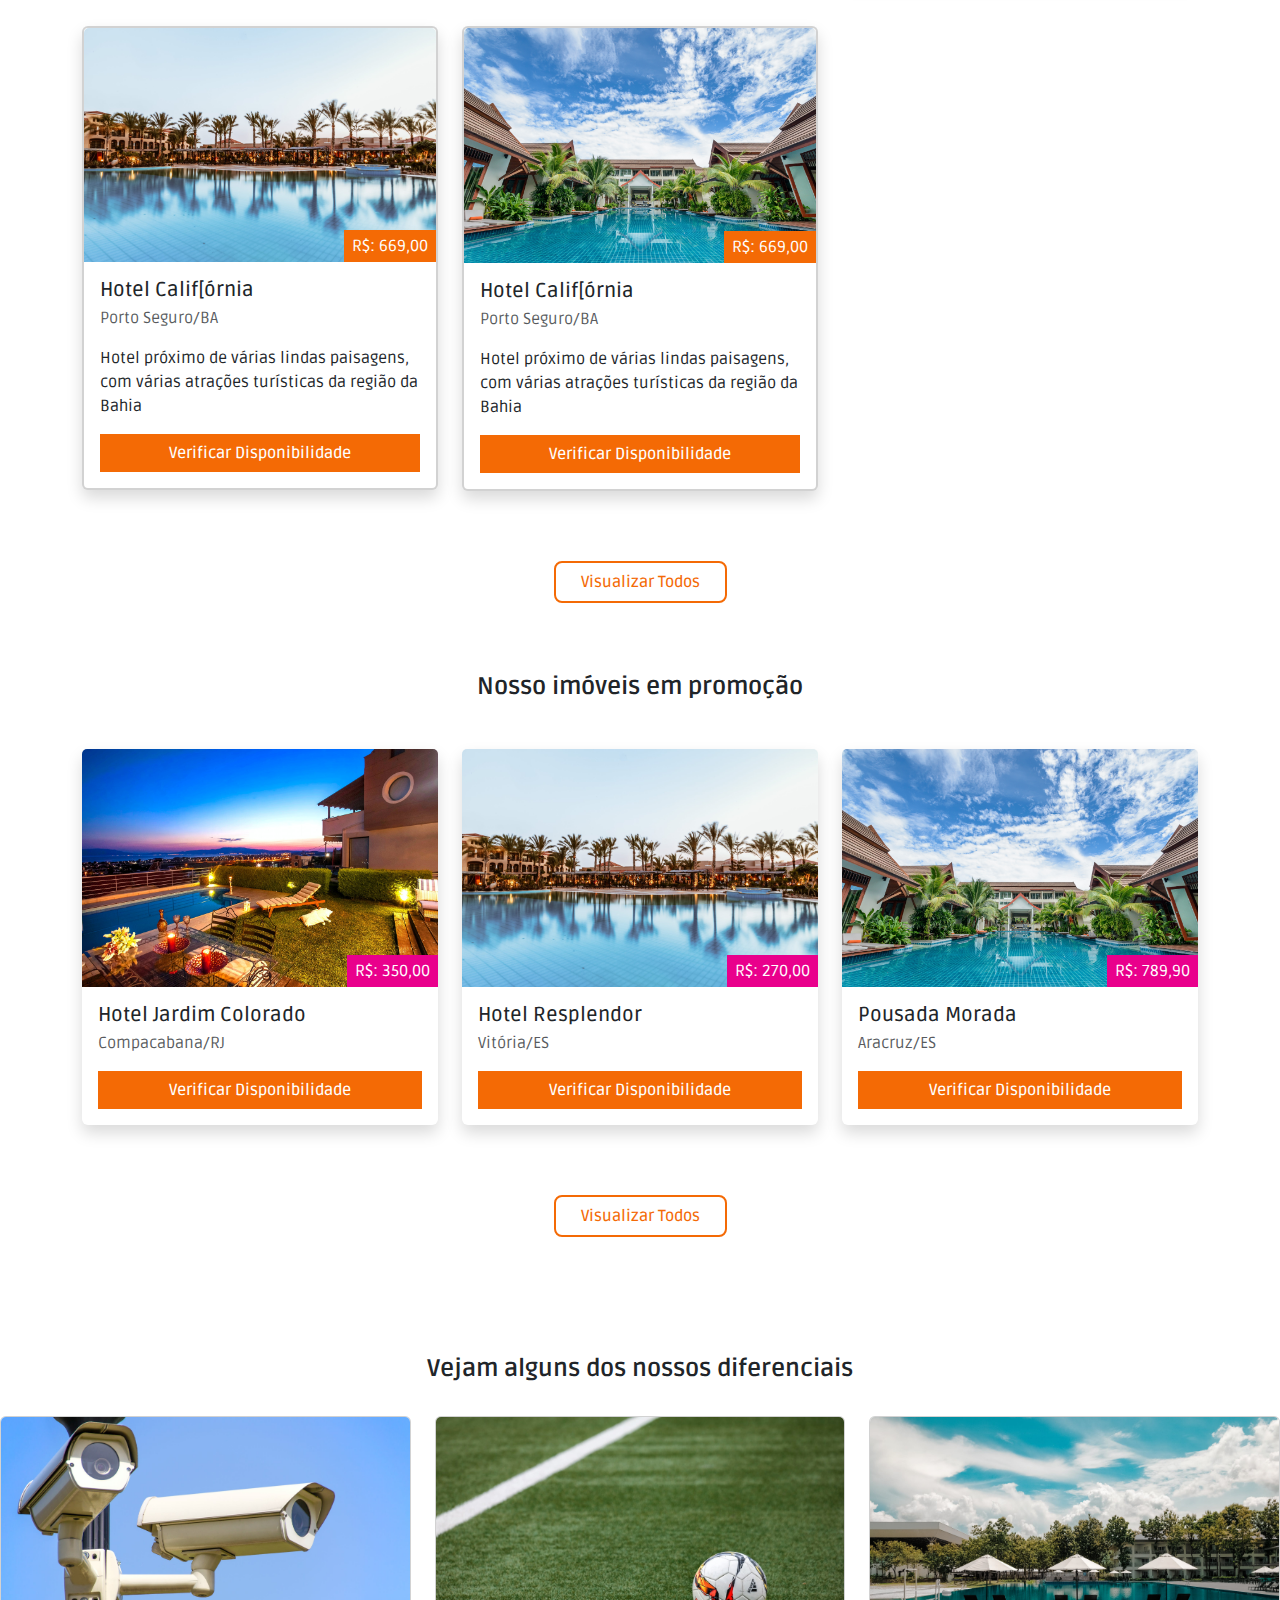
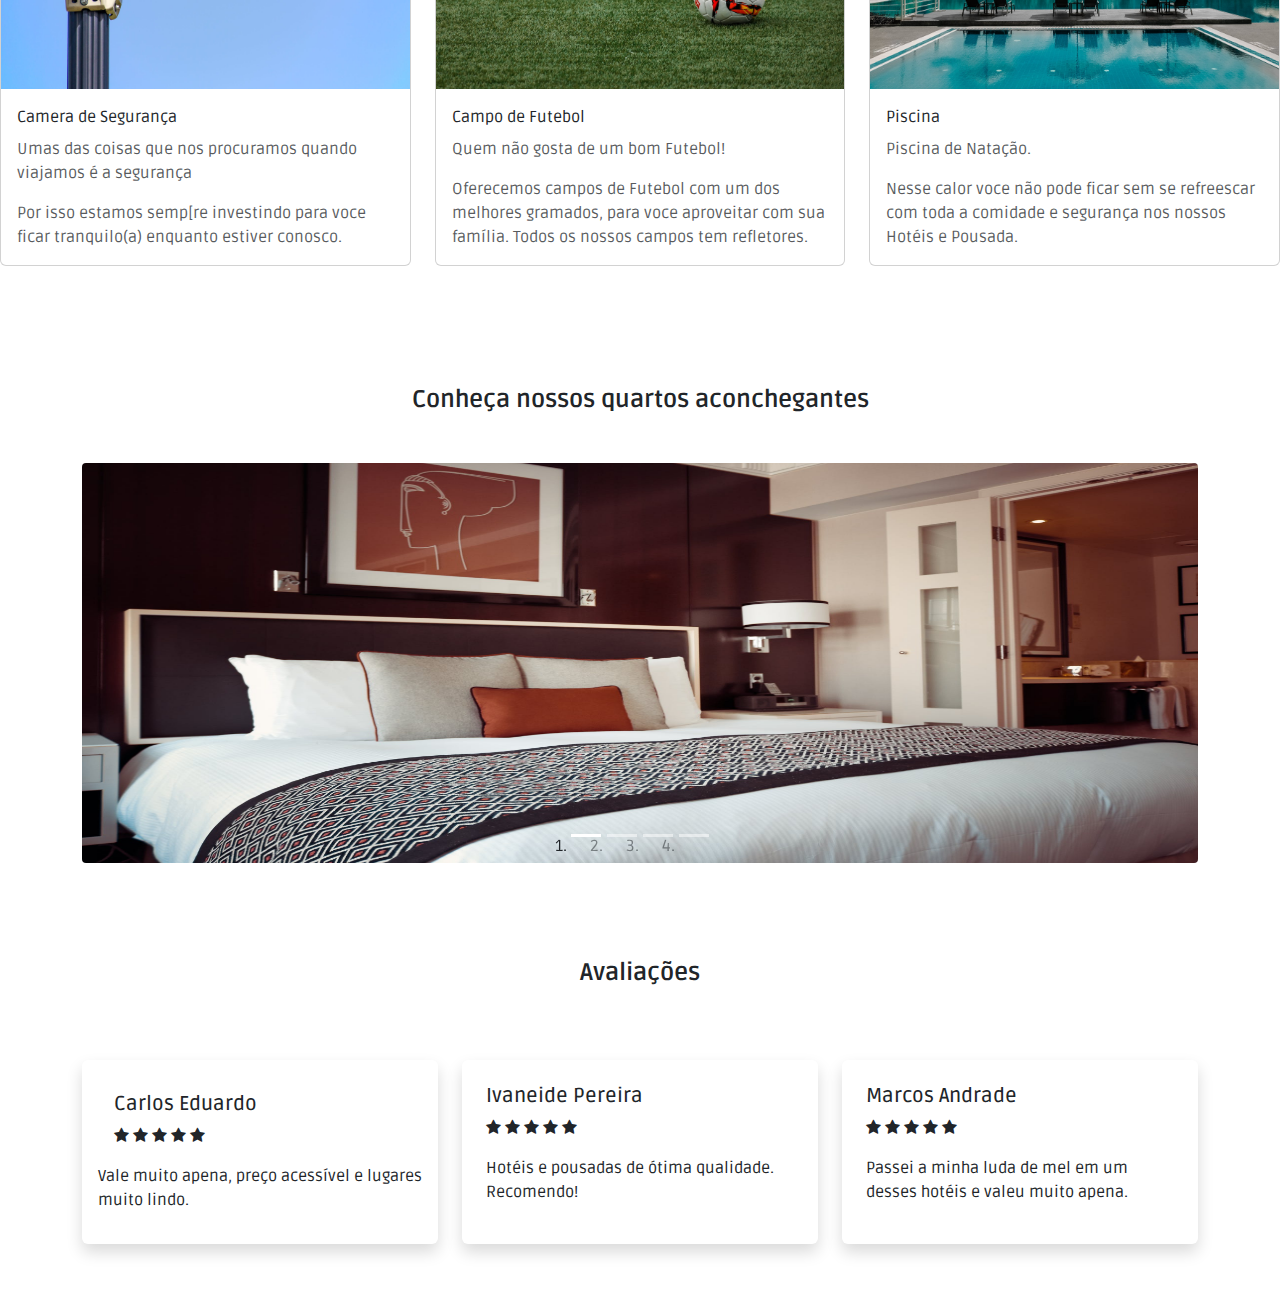
==== commit f5263b15: "main avaliaçoes" ====
--- a/index.html
+++ b/index.html
@@ -496,7 +496,7 @@
                                     </div>
                                     <div class="row pt-4 pt-md-4 pt-lg-4">
                                         <div class="col-12 col-md-12 col-lg-4 mb-4 mb-md-4">
-                                            <div class="card border-0 shadow p-2">
+                                            <div class="card border-0 shadow p-0">
                                                 <div class="card-body">
                                                     <div class="w-100 m-3">
                                                         <h4 class="fs-5"> Carlos Eduardo</h4>
--- a/style.css
+++ b/style.css
@@ -6,4 +6,3 @@
 @import './assets/css/position.css';
 @import './assets/css/colors.css';
 @import './assets/css/carousel.css';
-@import './assets/css/avaliacoes.css';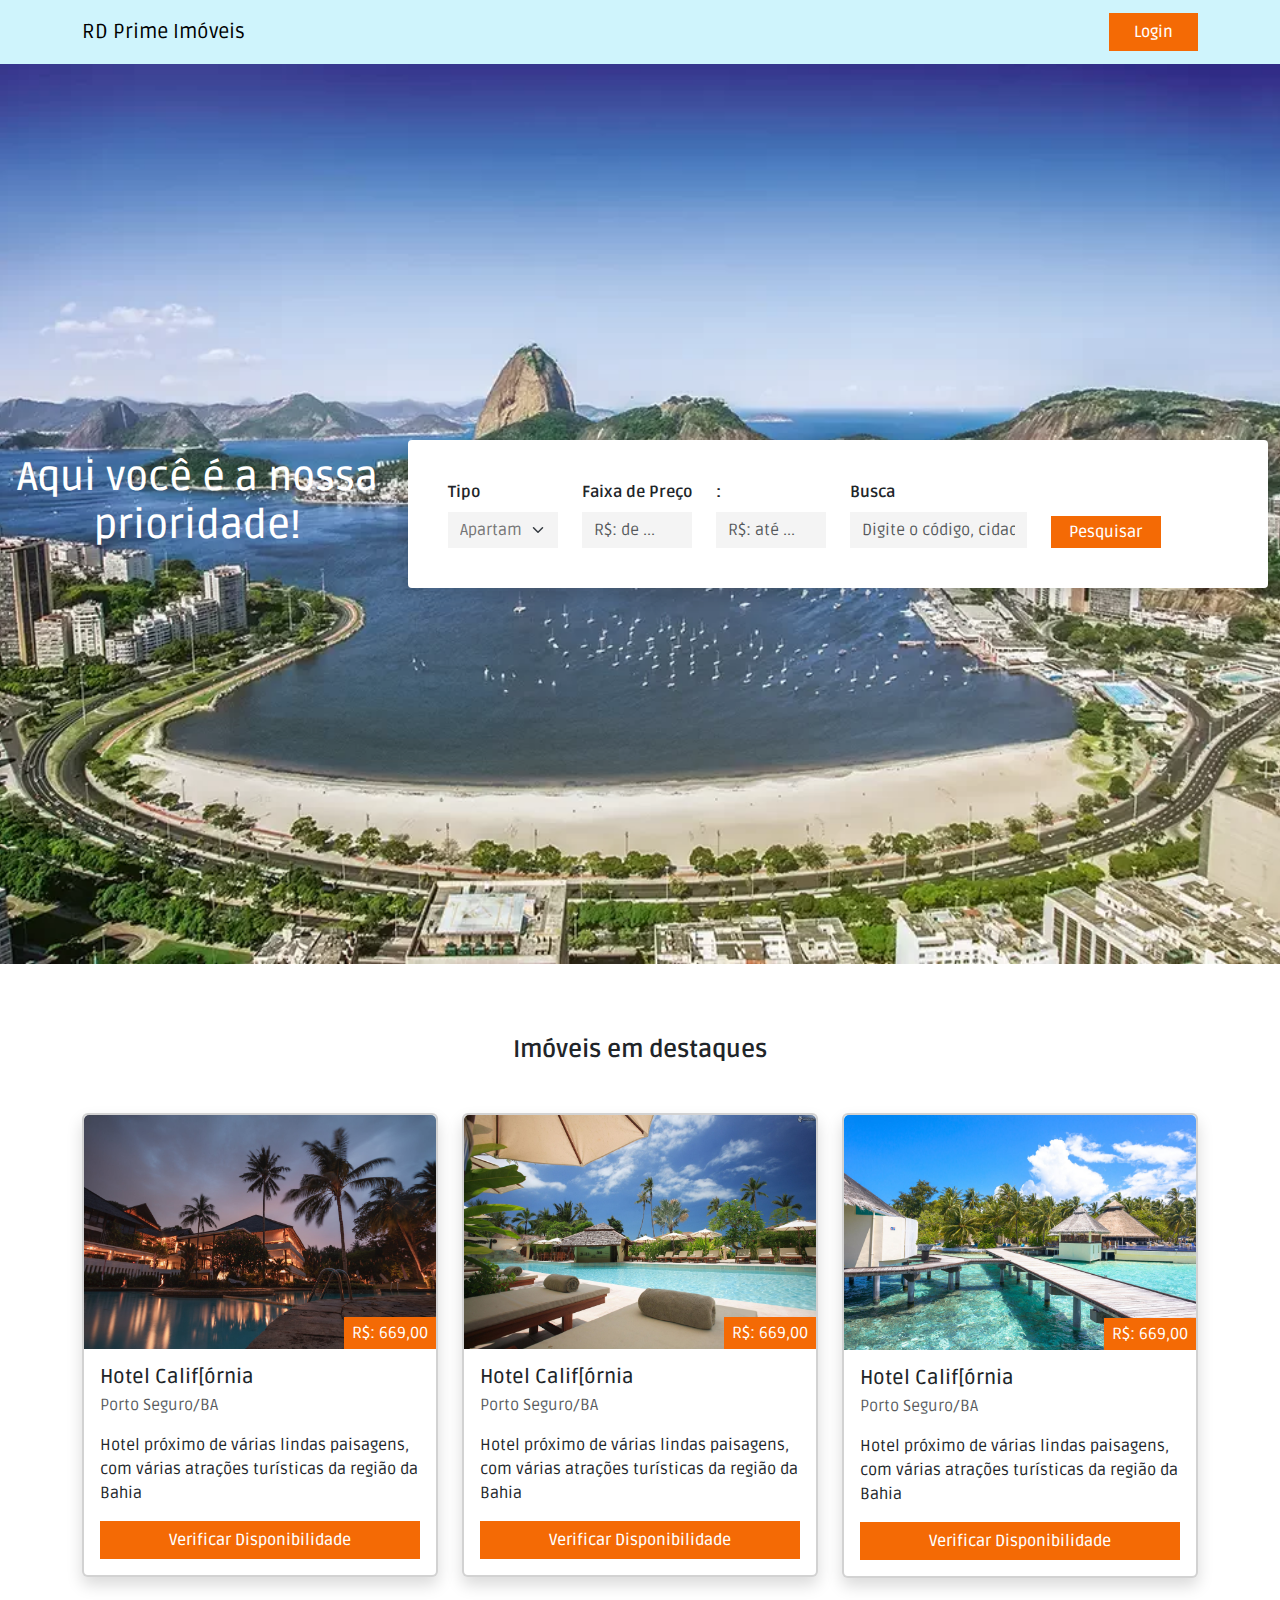
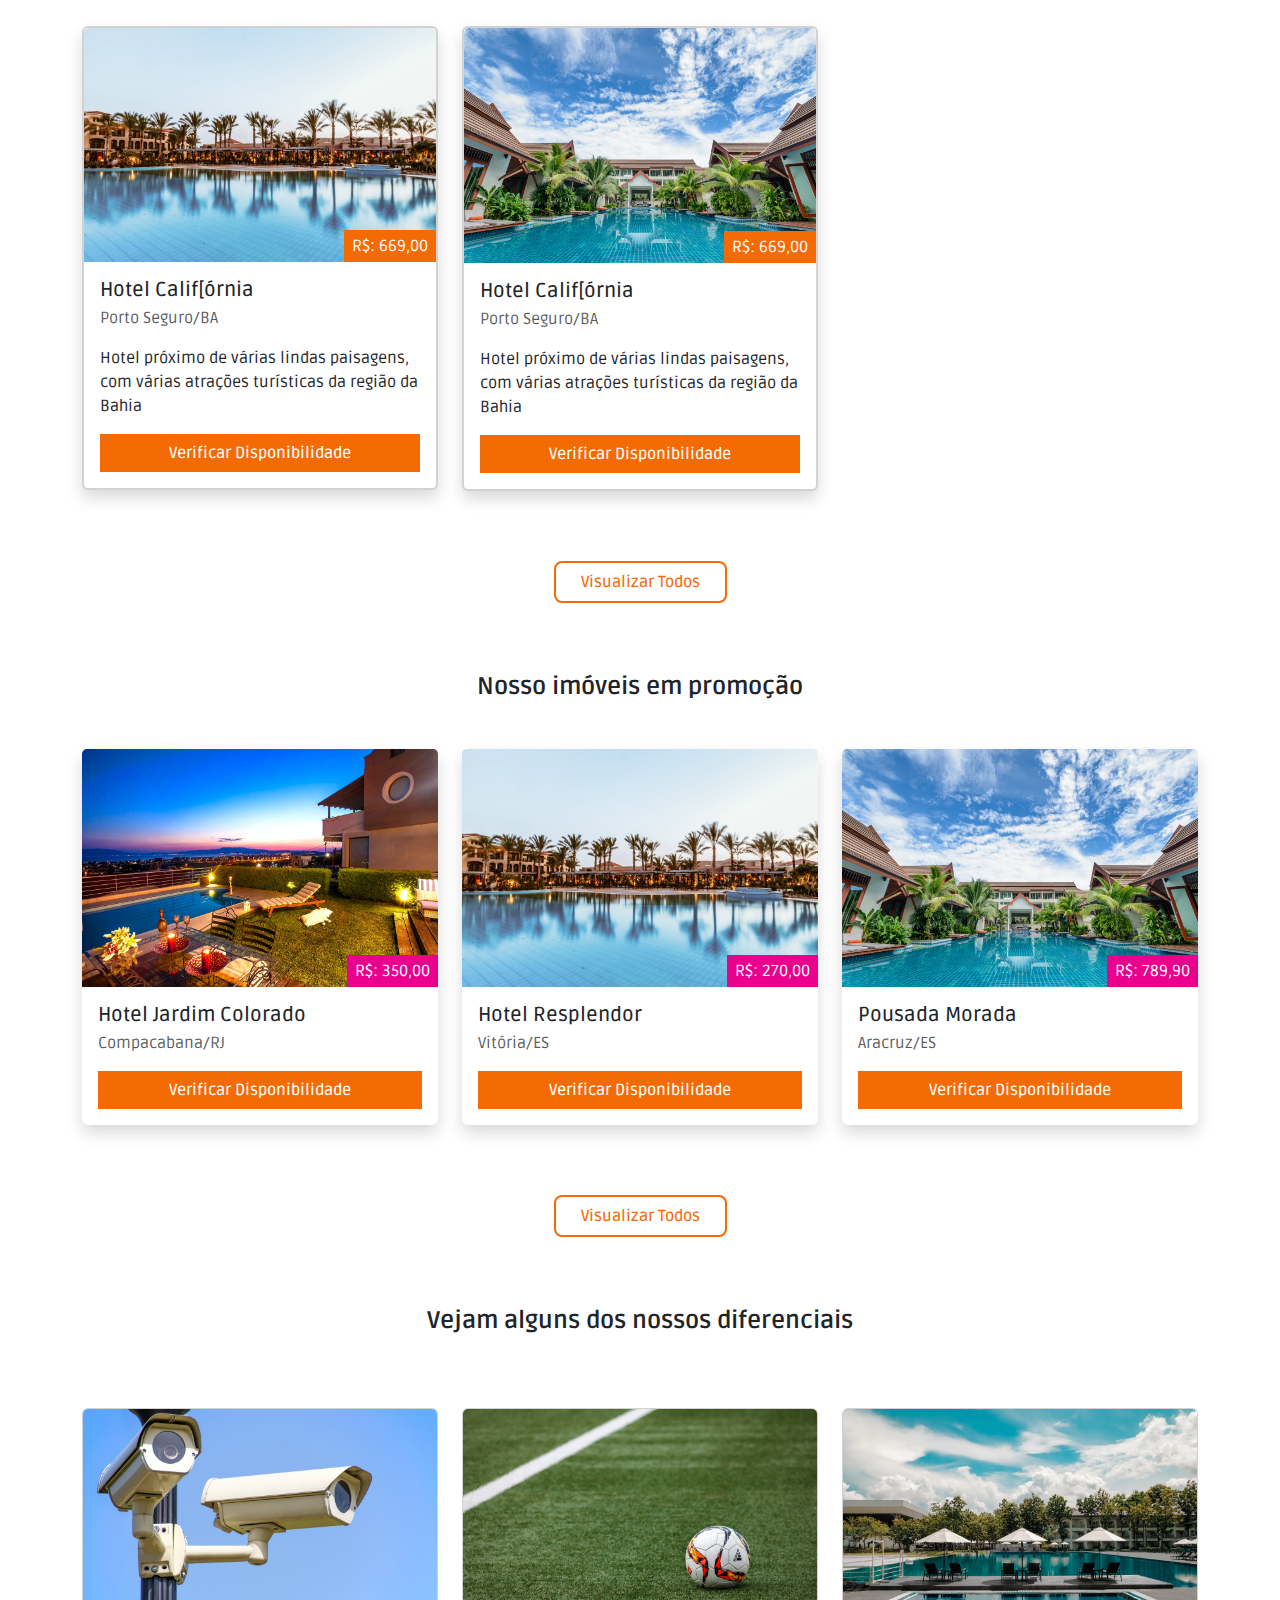
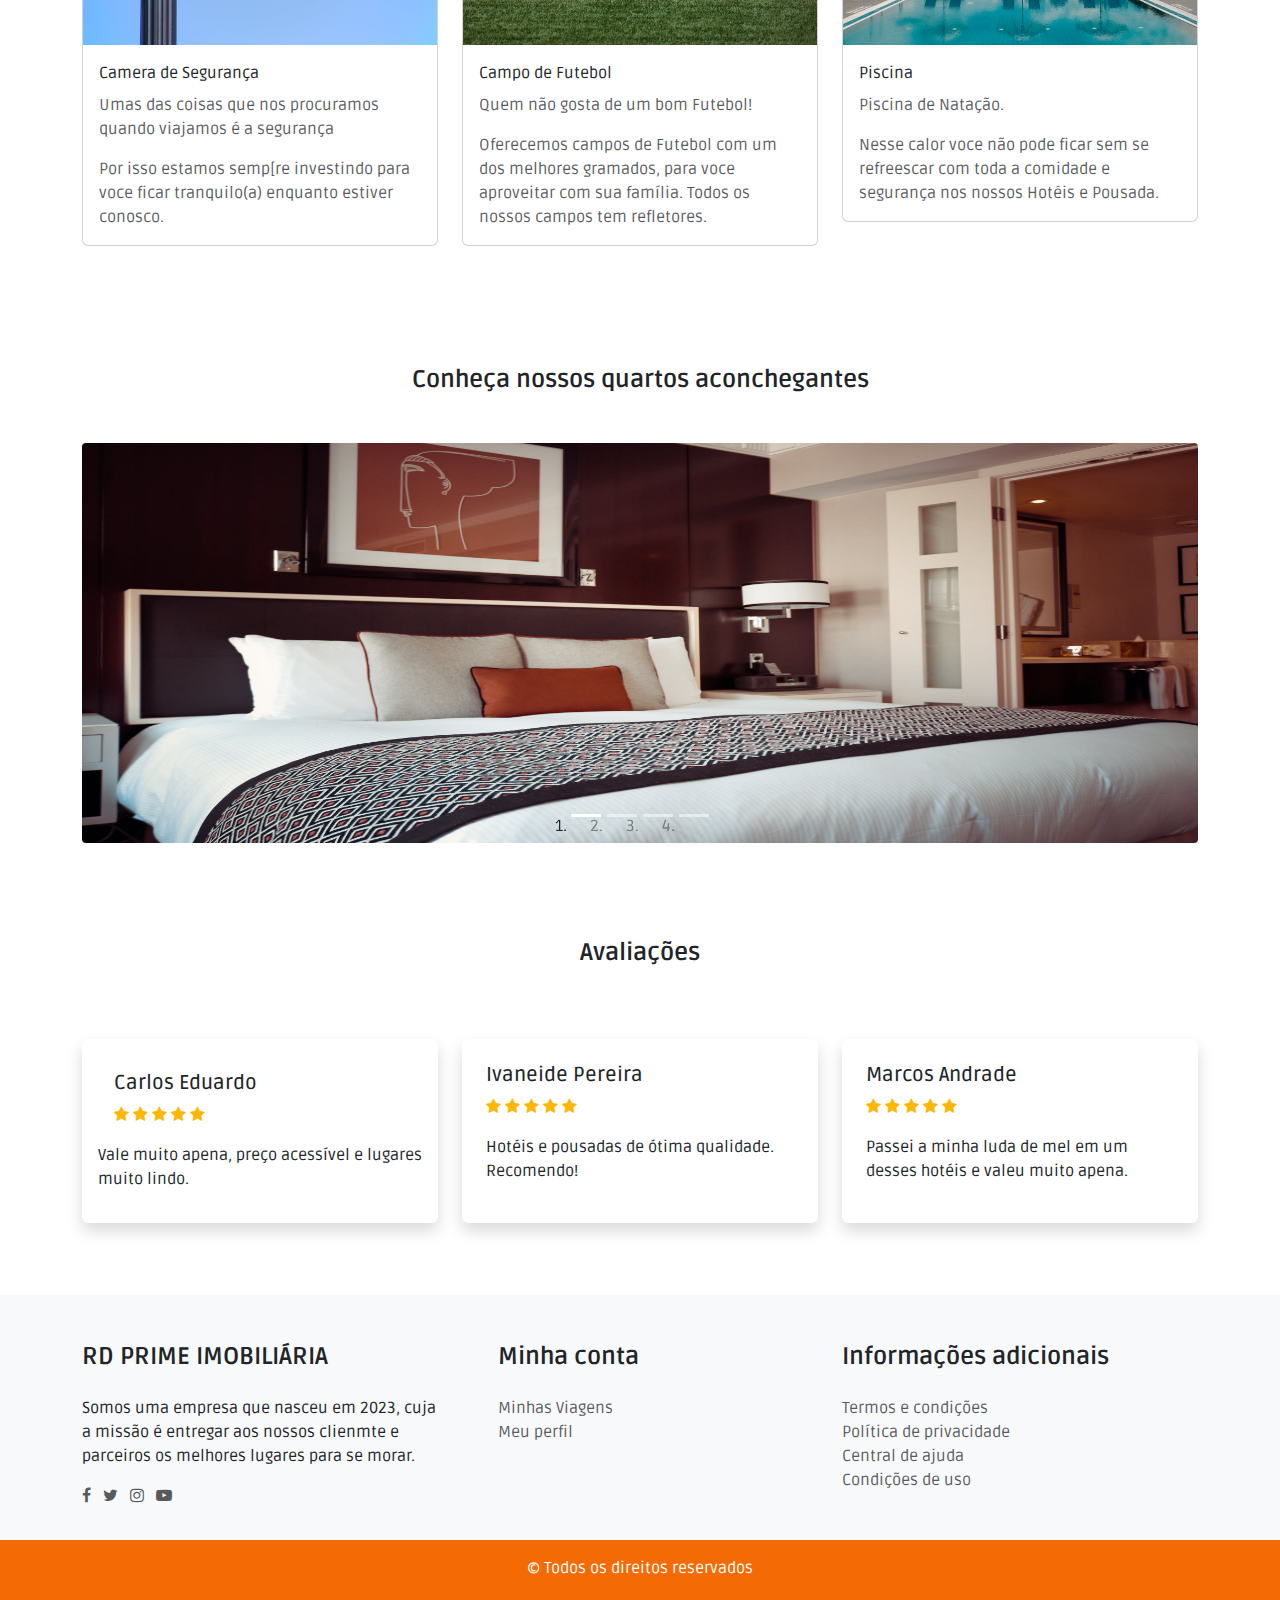
==== commit 2051355c: "main avaliaçoes e footer" ====
--- a/index.html
+++ b/index.html
@@ -387,68 +387,68 @@
                     <!--Diferenciais-->
                     <main class="w-100">
                         <div class="container">
-                            <div class="w-100 title mb-5 mb-md-5 mb-lg-5 pt-lg-4 pb-lg-0"></div>
-                            <h1 class="fs-4 text-center text-md-star text-lg-center mb-2 pb-4 fw-bold">
-                                Vejam alguns dos nossos diferenciais
-                            </h1>
-                        </div>
-                        <div class="row">
-                            <div class="col-12">
-                                <div class="row">
-                                    <div class="col-12 col-md-4 col-lg-4 mb-5">
-                                        <div class="card">
-                                            <img src="./assets/img/utilidades/camera.jpeg" alt="camera" class="card-img-top">
-                                            <div class="card-body">
-                                                <div class="card-title">
-                                                    Camera de Segurança
-                                                </div>
-                                                <p class="card-text text-muted">
-                                                    Umas das coisas que nos procuramos 
-                                                    quando viajamos é a segurança
-                                                </p>
-                                                <p class="card-text text-muted">
-                                                    Por isso estamos semp[re investindo 
-                                                    para voce ficar tranquilo(a) 
-                                                    enquanto estiver conosco.
-                                                </p>
-                                            </div>
-                                        </div>
-                                    </div>
-                                    <div class="col-12 col-md-4 col-lg-4 mb-5">
-                                        <div class="card">
-                                            <img src="./assets/img/utilidades/campo.jpeg" alt="campo" class="card-img-top">
-                                            <div class="card-body">
-                                                <div class="card-title">
-                                                    Campo de Futebol
-                                                </div>
-                                                <p class="card-text text-muted">
-                                                    Quem não gosta de um bom Futebol!
-                                                </p>
-                                                <p class="card-text text-muted">
-                                                    Oferecemos campos de Futebol com um dos melhores gramados,
-                                                    para voce aproveitar com sua família.
-                                                    Todos os nossos campos tem refletores.                                            </p>
-                                            </div>
-                                        </div>
-                                    </div>                                
-                                    <div class="col-12 col-md-4 col-lg-4 col-mb-4">
-                                        <div class="card">
-                                            <img src="./assets/img/utilidades/piscina.jpeg" alt="piscina" class="card-img-top">
+                            <div class="w-100 title mb-5 mb-md-5 mb-lg-5 pt-lg-4 pb-lg-0">
+                                <h1 class="fs-4 text-center text-md-star text-lg-center mb-2 pb-4 fw-bold">
+                                    Vejam alguns dos nossos diferenciais
+                                </h1>
+                            </div>                        
+                            <div class="row">
+                                <div class="col-12">
+                                    <div class="row">
+                                        <div class="col-12 col-md-4 col-lg-4 mb-5">
+                                            <div class="card">
+                                                <img src="./assets/img/utilidades/camera.jpeg" alt="camera" class="card-img-top">
                                                 <div class="card-body">
                                                     <div class="card-title">
-                                                        Piscina
+                                                        Camera de Segurança
                                                     </div>
                                                     <p class="card-text text-muted">
-                                                        Piscina de Natação.
+                                                        Umas das coisas que nos procuramos 
+                                                        quando viajamos é a segurança
                                                     </p>
                                                     <p class="card-text text-muted">
-                                                        Nesse calor voce não pode ficar sem se refreescar
-                                                        com toda a comidade e segurança nos nossos Hotéis e Pousada.
+                                                        Por isso estamos semp[re investindo 
+                                                        para voce ficar tranquilo(a) 
+                                                        enquanto estiver conosco.
                                                     </p>
                                                 </div>
                                             </div>
                                         </div>
-                                    </div>
+                                        <div class="col-12 col-md-4 col-lg-4 mb-5">
+                                            <div class="card">
+                                                <img src="./assets/img/utilidades/campo.jpeg" alt="campo" class="card-img-top">
+                                                <div class="card-body">
+                                                    <div class="card-title">
+                                                        Campo de Futebol
+                                                    </div>
+                                                    <p class="card-text text-muted">
+                                                        Quem não gosta de um bom Futebol!
+                                                    </p>
+                                                    <p class="card-text text-muted">
+                                                        Oferecemos campos de Futebol com um dos melhores gramados,
+                                                        para voce aproveitar com sua família.
+                                                        Todos os nossos campos tem refletores.                                            </p>
+                                                </div>
+                                            </div>
+                                        </div>                                
+                                        <div class="col-12 col-md-4 col-lg-4 col-mb-4">
+                                            <div class="card">
+                                                <img src="./assets/img/utilidades/piscina.jpeg" alt="piscina" class="card-img-top">
+                                                    <div class="card-body">
+                                                        <div class="card-title">
+                                                            Piscina
+                                                        </div>
+                                                        <p class="card-text text-muted">
+                                                            Piscina de Natação.
+                                                        </p>
+                                                        <p class="card-text text-muted">
+                                                            Nesse calor voce não pode ficar sem se refreescar
+                                                            com toda a comidade e segurança nos nossos Hotéis e Pousada.
+                                                        </p>
+                                                </div>
+                                            </div>
+                                        </div>
+                                     </div>
                                 </div>
                             </div>
                         </div>
@@ -549,7 +549,88 @@
                                     </div>
                                 </div>
                             </main>
-                            <!--End Avaliações-->                           
+                            <!--End Avaliações-->   
+                            
+                                <!--Footer-->
+                                <footer class="w-100 bg-light">
+                                    <div class="container pt-5 pt-lg-5 pb-lg-3">
+                                        <div class="row">
+                                            <div class="col-12 col-md-3 col-lg-4 mb-3 mb-md-0 mb-lg-0">
+                                                <h4 class="fs-4 fw-bold text-uppercase mb-2 mb-md-4 mb-lg-4">
+                                                    RD Prime Imobiliária
+                                                </h4>
+                                                <p>
+                                                    Somos uma empresa que nasceu em 2023, cuja a missão
+                                                    é entregar aos nossos clienmte e parceiros os melhores
+                                                    lugares para se morar.
+                                                </p>
+                                                <p>
+                                                    <a href="#" title="facebook" class="text-decoration-none text-muted me-1 me-md-1 me-lg-2">
+                                                        <i class="fa fa-facebook" aria-hidden="true"></i>
+                                                    </a>
+                                                    
+                                                    <a href="#" title="twitter" class="text-decoration-none text-muted me-1 me-md-1 me-lg-2">
+                                                        <i class="fa fa-twitter" aria-hidden="true"></i>
+                                                    </a>
+                                                    
+                                                    <a href="#" title="instagram" class="text-decoration-none text-muted me-1 me-md-1 me-lg-2">
+                                                        <i class="fa fa-instagram" aria-hidden="true"></i>
+                                                    </a>
+                                                    
+                                                    <a href="#" title="youtube" class="text-decoration-none text-muted me-1 me-md-1 me-lg-2">
+                                                        <i class="fa fa-youtube-play" aria-hidden="true"></i>
+                                                    </a>
+                                                </p>
+                                            </div>
+                                            <div class="col-12 col-md-3 col-lg-4 pe-lg-0 ps-lg-5 mb-3 mb-md-0 mb-lg-0">
+                                                <h4 class="fs-4 fw-bold mb-2 mb-md-4 mb-lg-4">
+                                                   Minha conta
+                                                </h4>
+                                                <p class="mb-0">
+                                                    <a href="#" class="text-decoration-none text-muted">
+                                                        Minhas Viagens
+                                                    </a>
+                                                </p>
+                                                <p class="mb-0">
+                                                    <a href="#" class="text-decoration-none text-muted">
+                                                        Meu perfil
+                                                    </a>
+                                                </p>
+                                            </div>
+                                            <div class="col-12 col-md-3 col-lg-4 mb-3 mb-md-0 mb-lg-0">
+                                                <h4 class="fs-4 fw-bold mb-2 mb-md-4 mb-lg-4">
+                                                    Informações adicionais
+                                                </h4>
+                                                <p class="mb-0">
+                                                    <a href="#" class="text-decoration-none text-muted">
+                                                        Termos e condições
+                                                    </a>
+                                                </p>
+                                                <p class="mb-0">
+                                                    <a href="#" class="text-decoration-none text-muted">
+                                                       Política de privacidade
+                                                    </a>
+                                                </p>
+                                                <p class="mb-0">
+                                                    <a href="#" class="text-decoration-none text-muted">
+                                                       Central de ajuda
+                                                    </a>
+                                                </p>
+                                                <p class="mb-0">
+                                                    <a href="#" class="text-decoration-none text-muted">
+                                                        Condições de uso
+                                                    </a>
+                                                </p>
+                                            </div>
+                                        </div>
+                                    </div>
+                                    <div class="w-100 bg-color-orange d-flex justify-content-center align-items-center">
+                                        <p class="md-1 pt-3 pb-1">
+                                            &copy; Todos os direitos reservados
+                                        </p>
+                                    </div>
+                                </footer>
+                                <!--End Footer-->
 
 </body>
 
--- a/style.css
+++ b/style.css
@@ -1,3 +1,4 @@
+@import './assets/css/theme.css';
 @import './assets/css/theme.css';
 @import './assets/css/navbar.css';
 @import './assets/css/buttons.css';
@@ -6,3 +7,4 @@
 @import './assets/css/position.css';
 @import './assets/css/colors.css';
 @import './assets/css/carousel.css';
+@import './assets/css/avaliacoes.css';
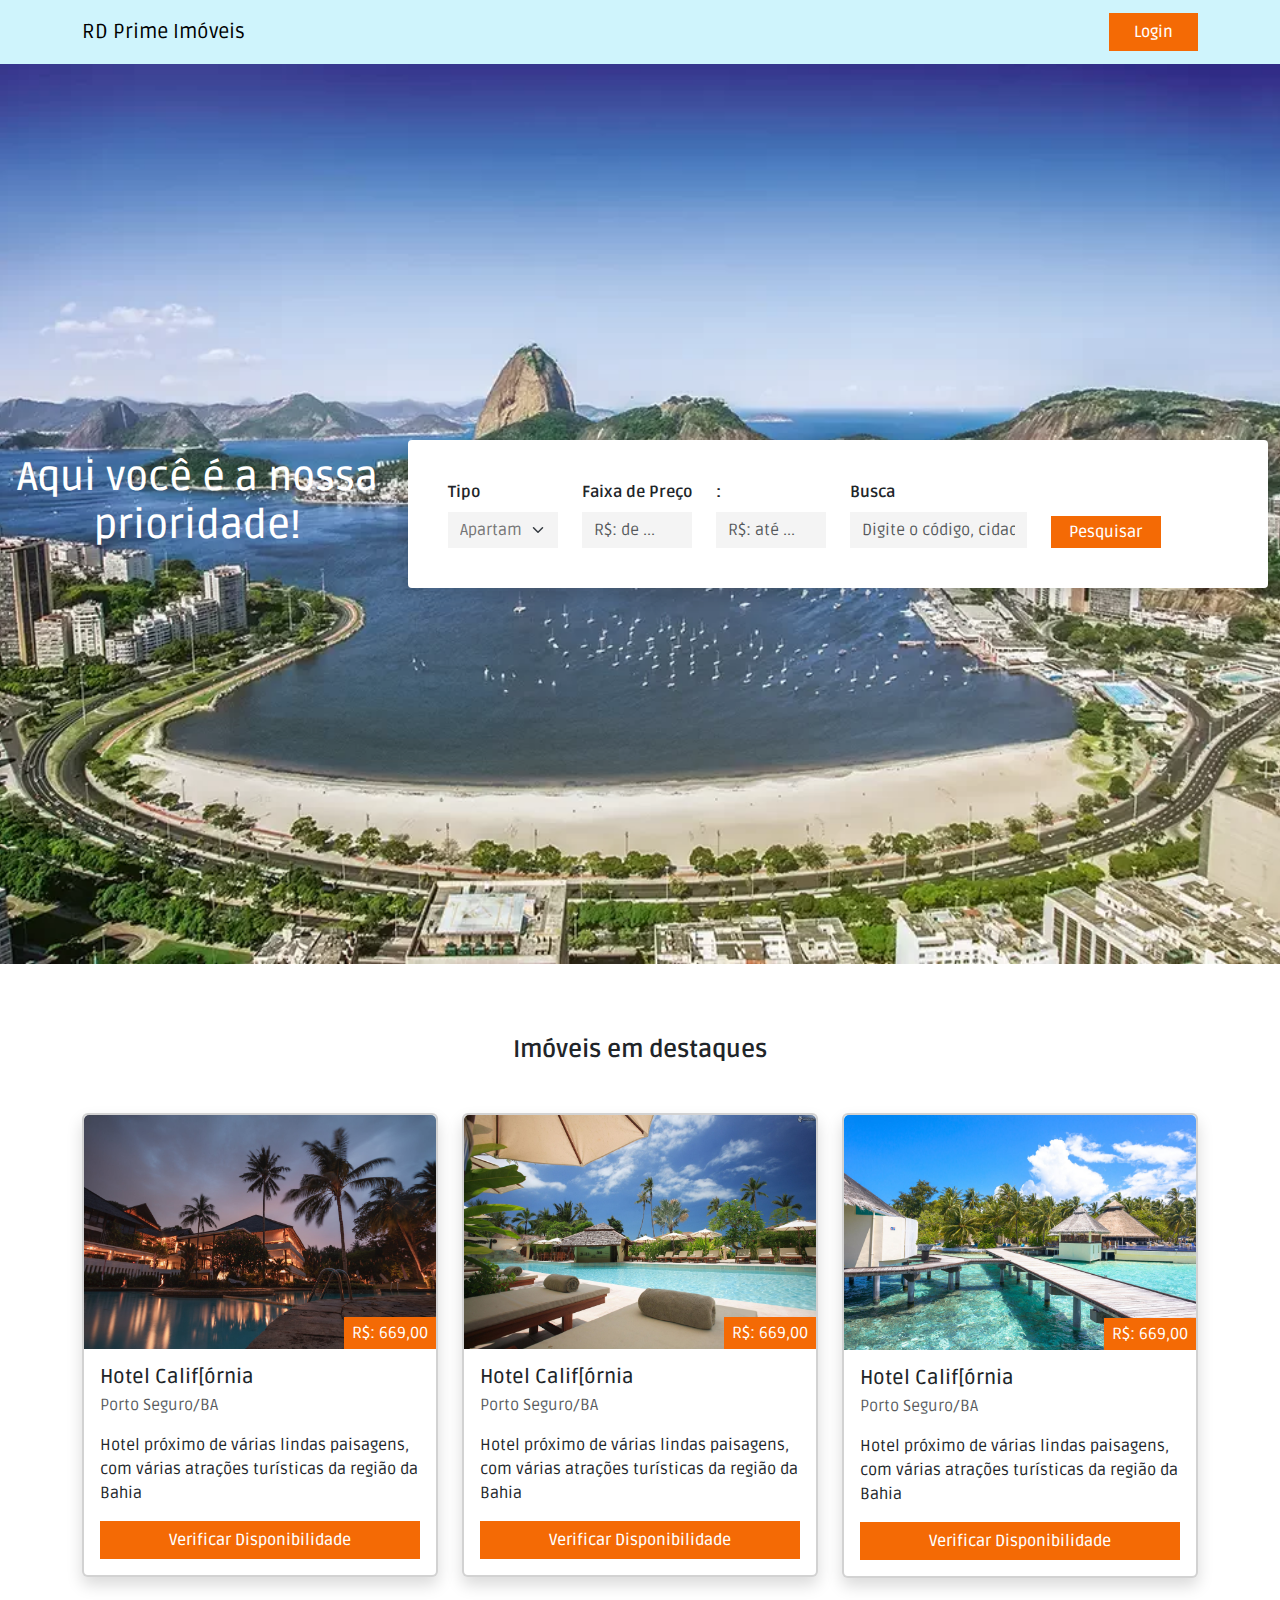
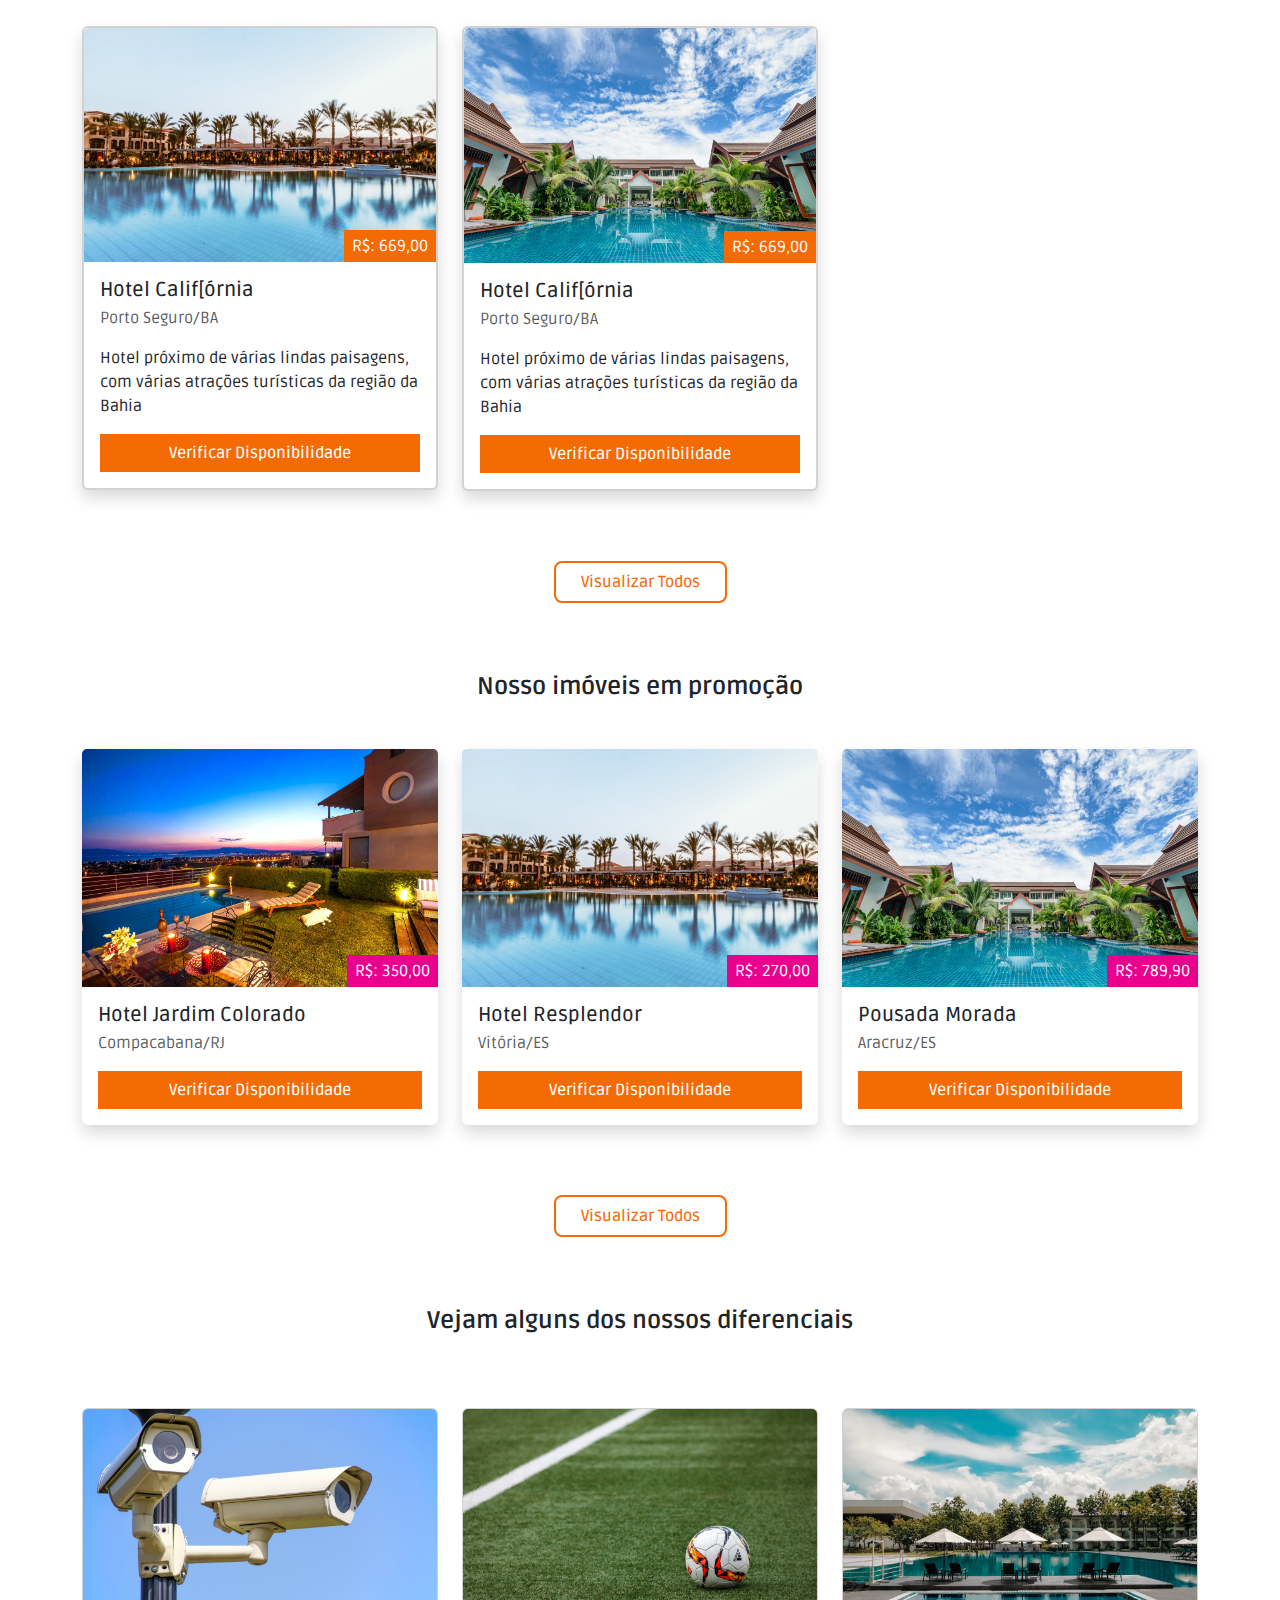
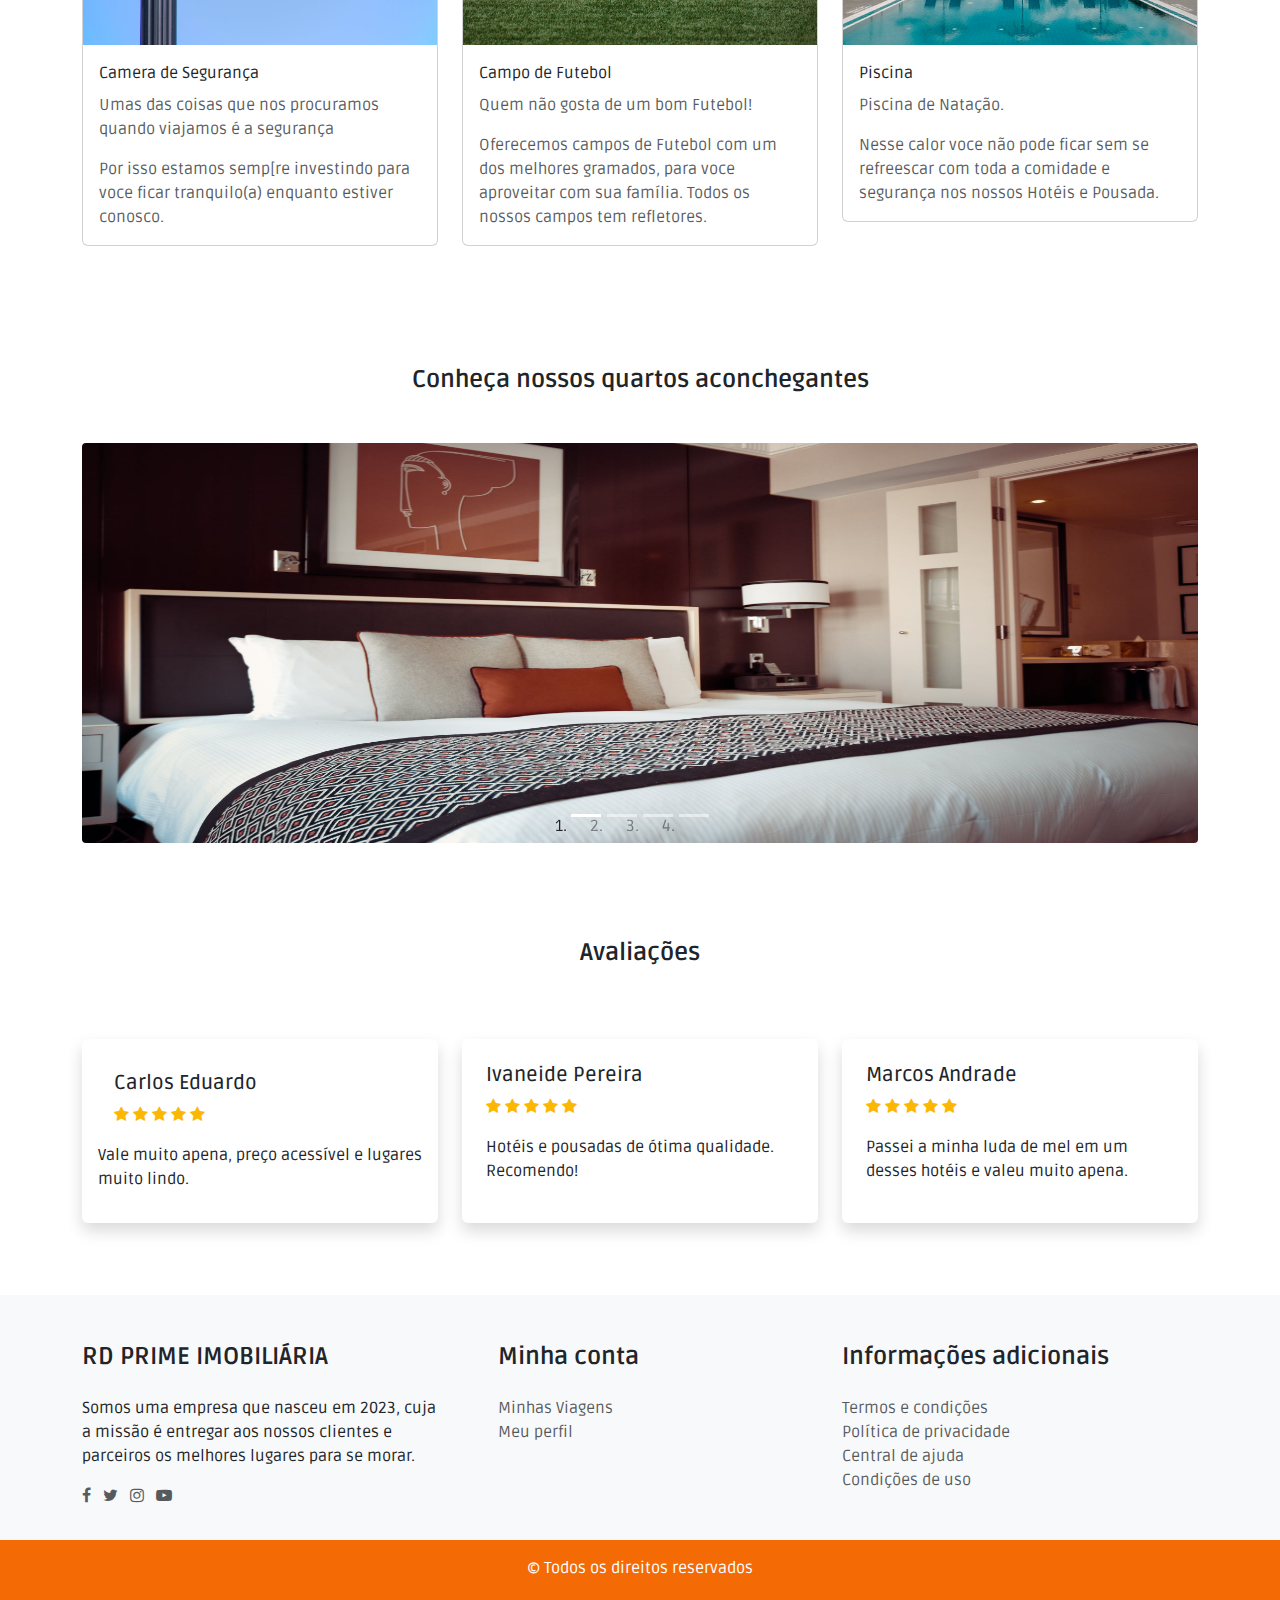
==== commit 8b729163: "atualização" ====
--- a/index.html
+++ b/index.html
@@ -561,7 +561,7 @@
                                                 </h4>
                                                 <p>
                                                     Somos uma empresa que nasceu em 2023, cuja a missão
-                                                    é entregar aos nossos clienmte e parceiros os melhores
+                                                    é entregar aos nossos clientes e parceiros os melhores
                                                     lugares para se morar.
                                                 </p>
                                                 <p>
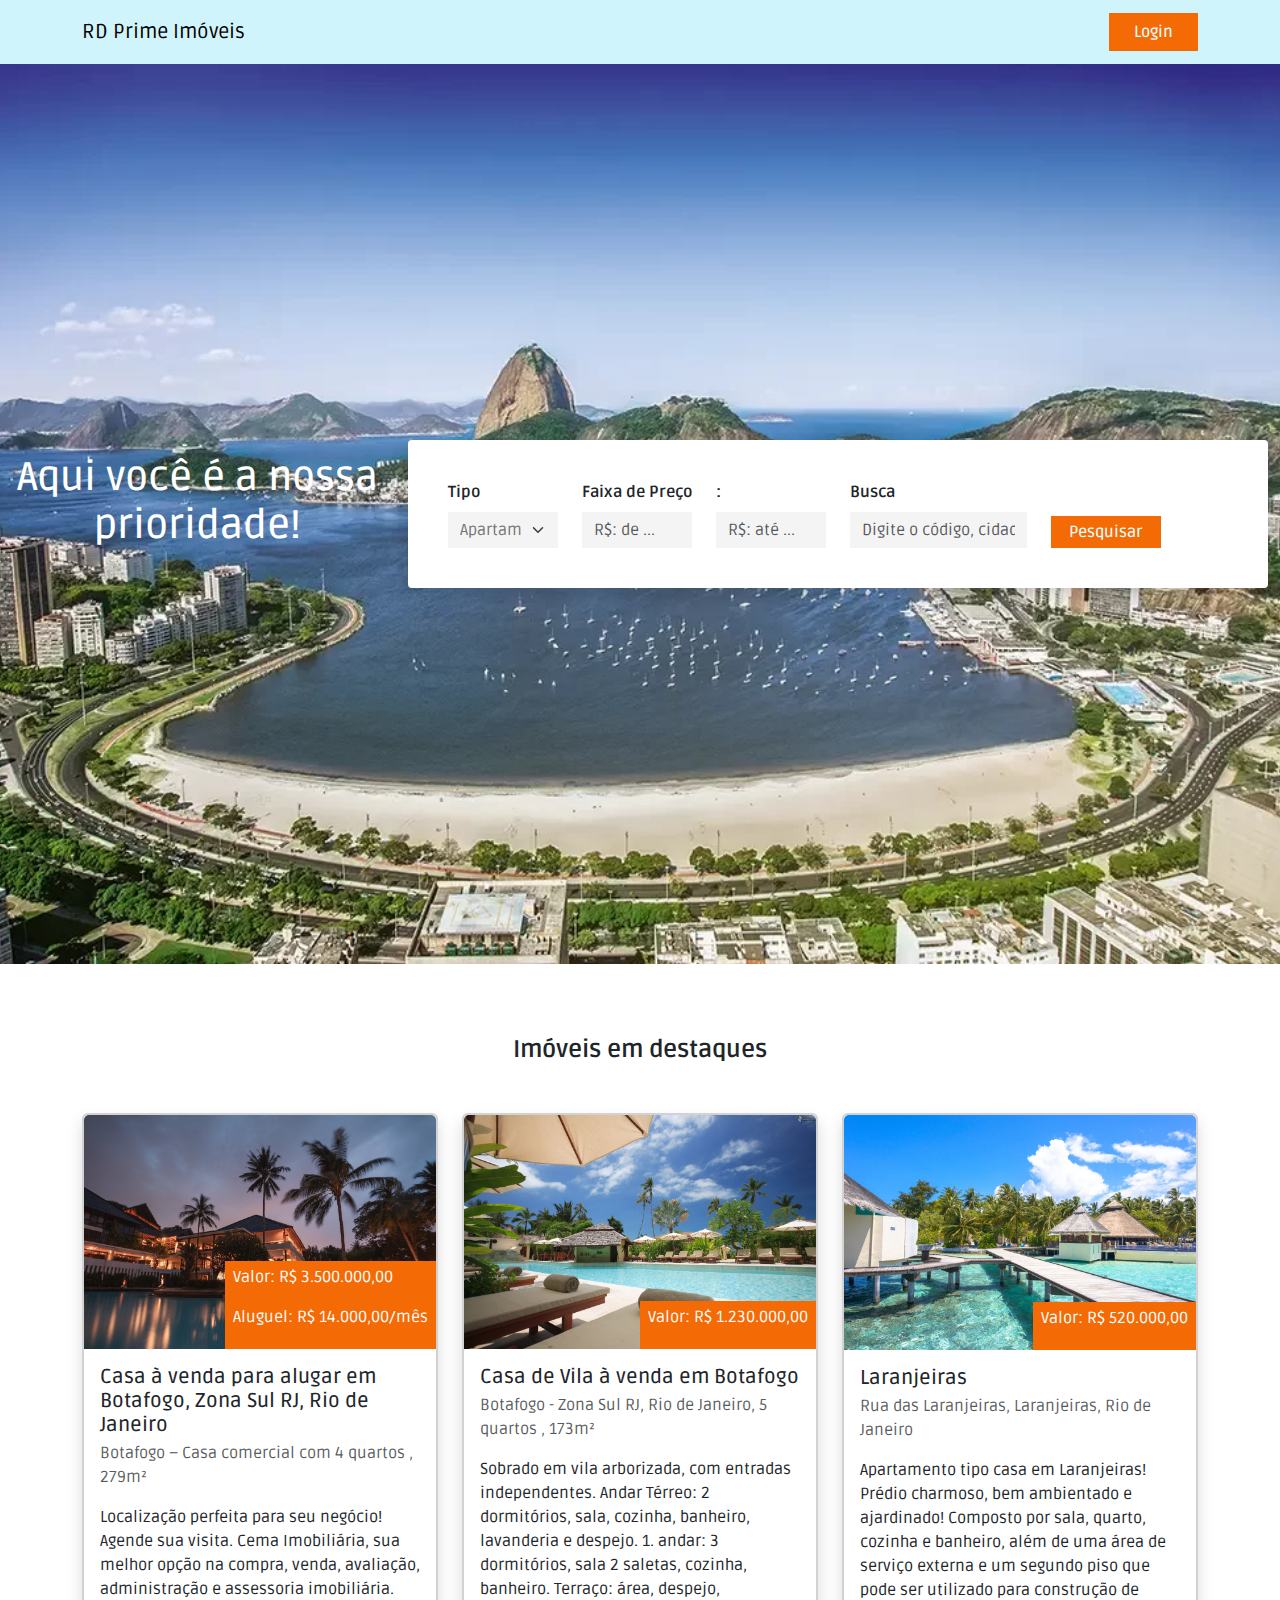
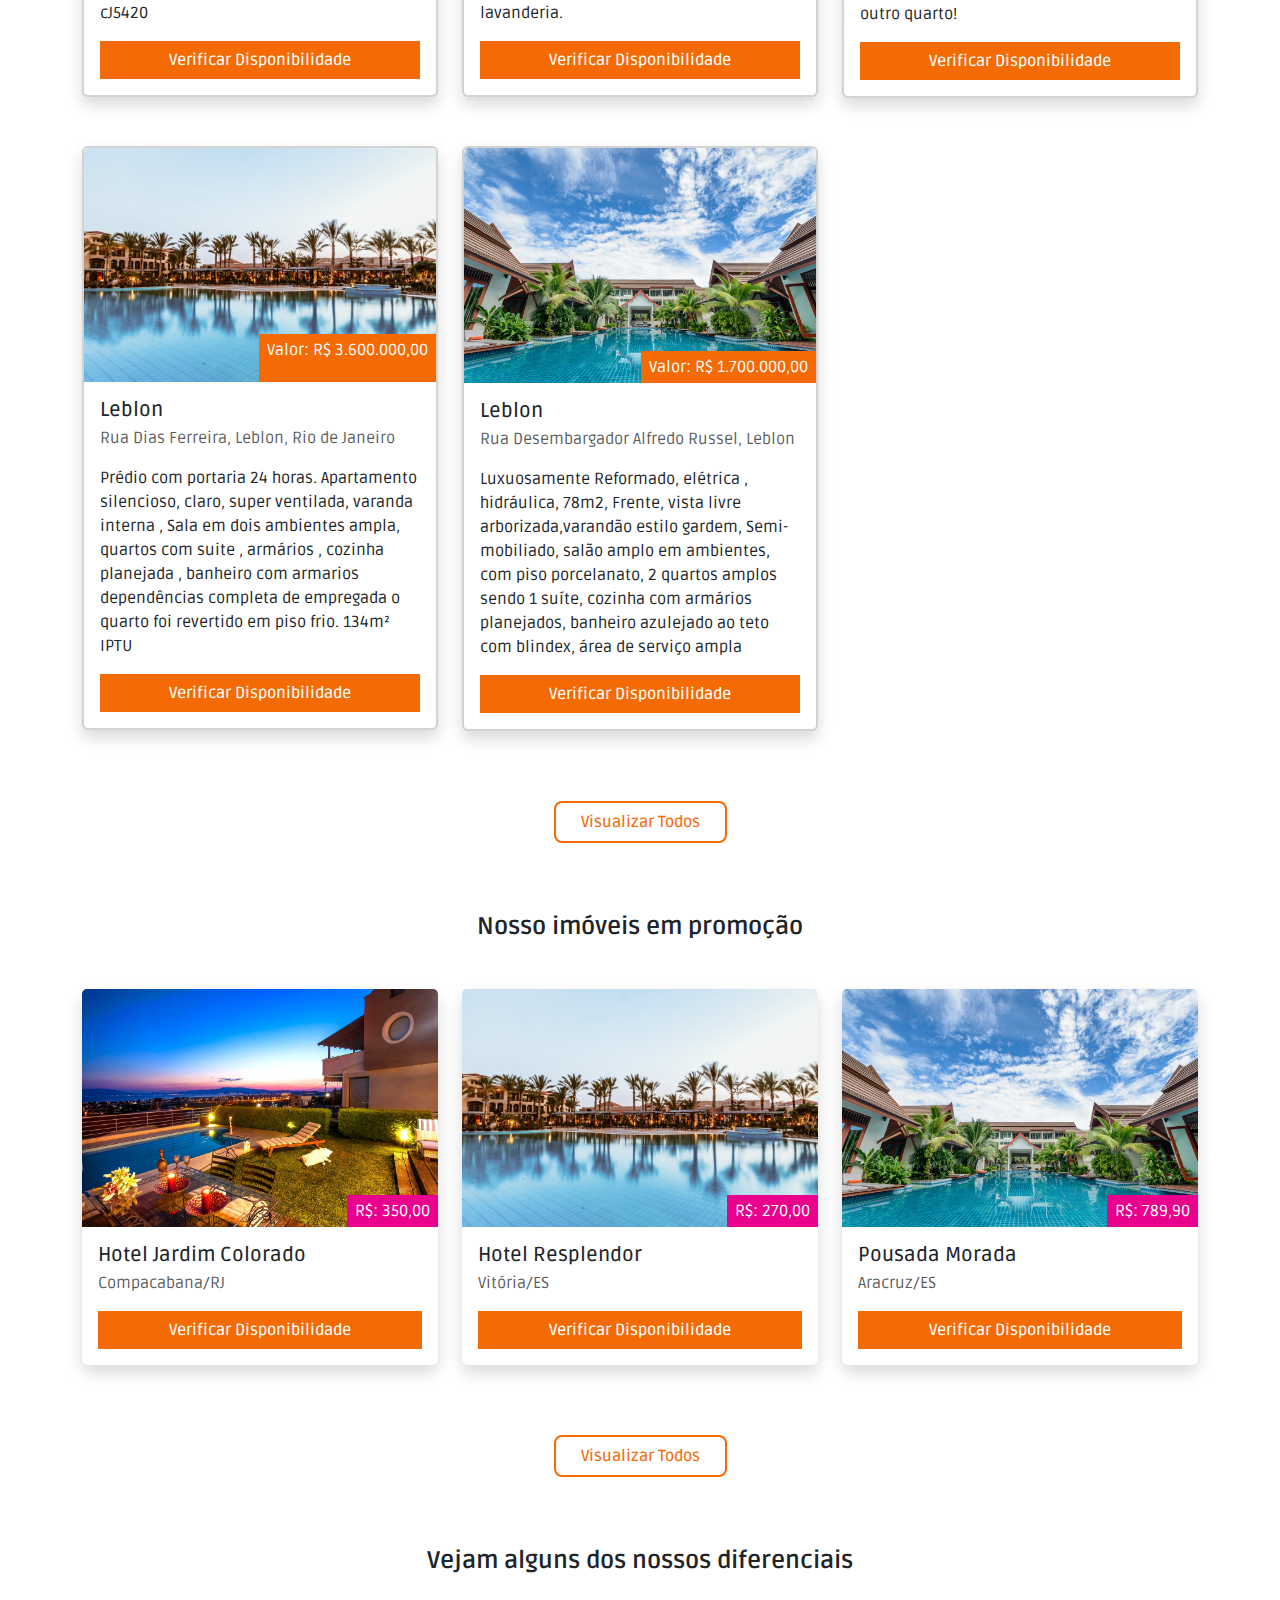
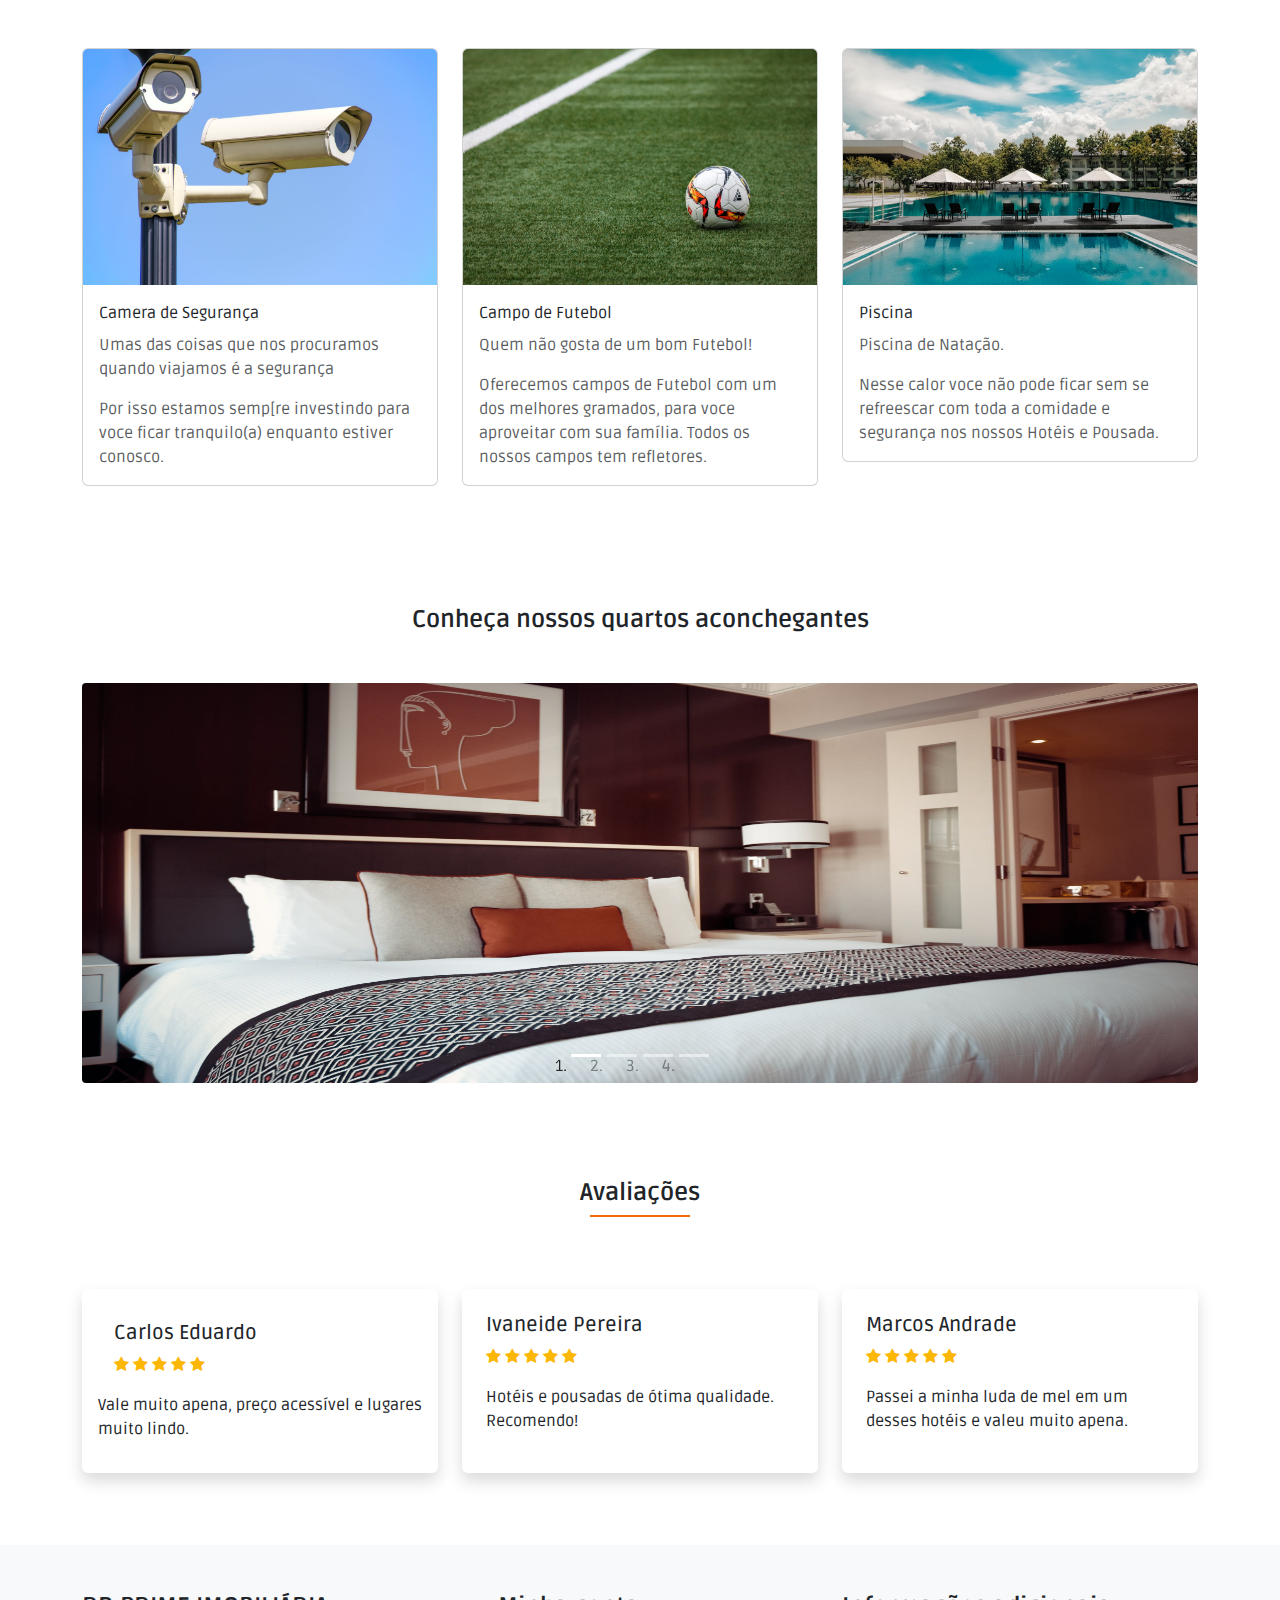
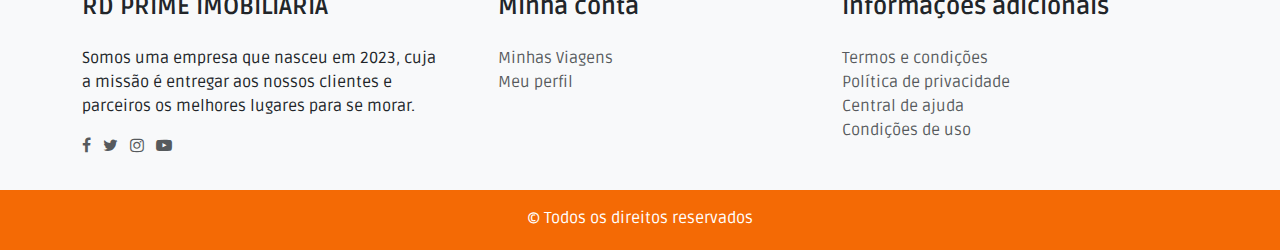
==== commit 2b8948c6: "nova pagina atualização" ====
--- a/index.html
+++ b/index.html
@@ -149,17 +149,25 @@
                                                 pe-2 
                                                 pt-1 
                                                 pb-1">
-                                                R$: 669,00 
+                                                <p>
+                                                Valor:
+
+                                                    R$ 3.500.000,00
+                                                </p>
+                                                <p>
+                                                Aluguel:
+
+                                                    R$ 14.000,00/mês
+                                                </p>
                                     </span>
                                 </div>
                                 <div class="card-body p-3">
-                                    <h5 class="card-title mb-1">Hotel Calif[órnia</h5>
-                                    <p class="text-muted">Porto Seguro/BA</p>
+                                    <h5 class="card-title mb-1">Casa à venda para alugar em Botafogo, Zona Sul RJ, Rio de Janeiro</h5>
+                                    <p class="text-muted">Botafogo – Casa comercial com 4 quartos , 279m²</p>
                                     <p class="card-text">
-                                        Hotel próximo de várias lindas paisagens,
-                                        com várias atrações turísticas da região da Bahia
+                                        Localização perfeita para seu negócio! Agende sua visita. Cema Imobiliária, sua melhor opção na compra, venda, avaliação, administração e assessoria imobiliária. cJ5420
                                     </p>
-                                    <a href="#" class="btn btn-orange rounded-0 w-100">Verificar Disponibilidade</a>
+                                    <a href="./properties.html" class="btn btn-orange rounded-0 w-100">Verificar Disponibilidade</a>
                                 </div>
                             </div>
                         </div>
@@ -176,17 +184,22 @@
                                                 pe-2 
                                                 pt-1 
                                                 pb-1">
-                                                R$: 669,00 
+                                                <p>
+                                                    Valor:
+                                                    R$ 1.230.000,00
+                                                </p>
                                     </span>
                                 </div>
                                 <div class="card-body p-3">
-                                    <h5 class="card-title mb-1">Hotel Calif[órnia</h5>
-                                    <p class="text-muted">Porto Seguro/BA</p>
+                                    <h5 class="card-title mb-1">Casa de Vila à venda em Botafogo</h5>
+                                    <p class="text-muted">Botafogo - Zona Sul RJ, Rio de Janeiro, 5 quartos , 173m²</p>
                                     <p class="card-text">
-                                        Hotel próximo de várias lindas paisagens,
-                                        com várias atrações turísticas da região da Bahia
+                                        Sobrado em vila arborizada, com entradas independentes.                                         
+                                        Andar Térreo: 2 dormitórios, sala, cozinha, banheiro, lavanderia e despejo.
+                                        1. andar: 3 dormitórios, sala 2 saletas, cozinha, banheiro.
+                                        Terraço: área, despejo, lavanderia. 
                                     </p>
-                                    <a href="#" class="btn btn-orange rounded-0 w-100">Verificar Disponibilidade</a>
+                                    <a href="./properties.html" class="btn btn-orange rounded-0 w-100">Verificar Disponibilidade</a>
                                 </div>
                             </div>
                         </div>
@@ -203,17 +216,22 @@
                                                 pe-2 
                                                 pt-1 
                                                 pb-1">
-                                                R$: 669,00 
+                                               <p>
+                                                Valor:
+                                                R$ 520.000,00
+                                               </p> 
                                     </span>
                                 </div>
                                 <div class="card-body p-3">
-                                    <h5 class="card-title mb-1">Hotel Calif[órnia</h5>
-                                    <p class="text-muted">Porto Seguro/BA</p>
+                                    <h5 class="card-title mb-1">Laranjeiras</h5>
+                                    <p class="text-muted">Rua das Laranjeiras, Laranjeiras, Rio de Janeiro</p>
                                     <p class="card-text">
-                                        Hotel próximo de várias lindas paisagens,
-                                        com várias atrações turísticas da região da Bahia
+                                        Apartamento tipo casa em Laranjeiras! Prédio charmoso, bem ambientado 
+                                        e ajardinado! Composto por sala, quarto, cozinha
+                                        e banheiro, além de uma área de serviço externa e um segundo piso que pode ser
+                                        utilizado para construção de outro quarto! 
                                     </p>
-                                    <a href="#" class="btn btn-orange rounded-0 w-100">Verificar Disponibilidade</a>
+                                    <a href="./properties.html" class="btn btn-orange rounded-0 w-100">Verificar Disponibilidade</a>
                                 </div>
                             </div>
                         </div>
@@ -230,17 +248,22 @@
                                                 pe-2 
                                                 pt-1 
                                                 pb-1">
-                                                R$: 669,00 
+                                               <p>
+                                                Valor:
+                                                R$ 3.600.000,00
+                                               </p>
                                     </span>
                                 </div>
                                 <div class="card-body p-3">
-                                    <h5 class="card-title mb-1">Hotel Calif[órnia</h5>
-                                    <p class="text-muted">Porto Seguro/BA</p>
+                                    <h5 class="card-title mb-1">Leblon</h5>
+                                    <p class="text-muted">Rua Dias Ferreira, Leblon, Rio de Janeiro </p>
                                     <p class="card-text">
-                                        Hotel próximo de várias lindas paisagens,
-                                        com várias atrações turísticas da região da Bahia
+                                        Prédio com portaria 24 horas. Apartamento silencioso, claro, super ventilada,
+                                        varanda interna , Sala em dois ambientes ampla, quartos com suite , armários ,
+                                        cozinha planejada , banheiro com armarios dependências completa de empregada o 
+                                        quarto foi revertido em piso frio. 134m² IPTU
                                     </p>
-                                    <a href="#" class="btn btn-orange rounded-0 w-100">Verificar Disponibilidade</a>
+                                    <a href="./properties.html" class="btn btn-orange rounded-0 w-100">Verificar Disponibilidade</a>
                                 </div>
                             </div>
                         </div>
@@ -257,17 +280,20 @@
                                                 pe-2 
                                                 pt-1 
                                                 pb-1">
-                                                R$: 669,00 
+                                                Valor:
+                                                R$ 1.700.000,00
                                     </span>
                                 </div>
                                 <div class="card-body p-3">
-                                    <h5 class="card-title mb-1">Hotel Calif[órnia</h5>
-                                    <p class="text-muted">Porto Seguro/BA</p>
+                                    <h5 class="card-title mb-1">Leblon</h5>
+                                    <p class="text-muted">Rua Desembargador Alfredo Russel, Leblon</p>
                                     <p class="card-text">
-                                        Hotel próximo de várias lindas paisagens,
-                                        com várias atrações turísticas da região da Bahia
+                                        Luxuosamente Reformado, elétrica , hidráulica, 78m2,
+                                        Frente, vista livre arborizada,varandão estilo gardem, Semi-mobiliado, salão amplo em ambientes, 
+                                        com piso porcelanato, 2 quartos amplos sendo 1 suíte, cozinha com armários planejados,
+                                        banheiro azulejado ao teto com blindex, área de serviço ampla
                                     </p>
-                                    <a href="#" class="btn btn-orange rounded-0 w-100">Verificar Disponibilidade</a>
+                                    <a href="./properties.html" class="btn btn-orange rounded-0 w-100">Verificar Disponibilidade</a>
                                 </div>
                             </div>
                         </div>
--- a/style.css
+++ b/style.css
@@ -8,3 +8,4 @@
 @import './assets/css/colors.css';
 @import './assets/css/carousel.css';
 @import './assets/css/avaliacoes.css';
+@import './assets/css/utils.css';
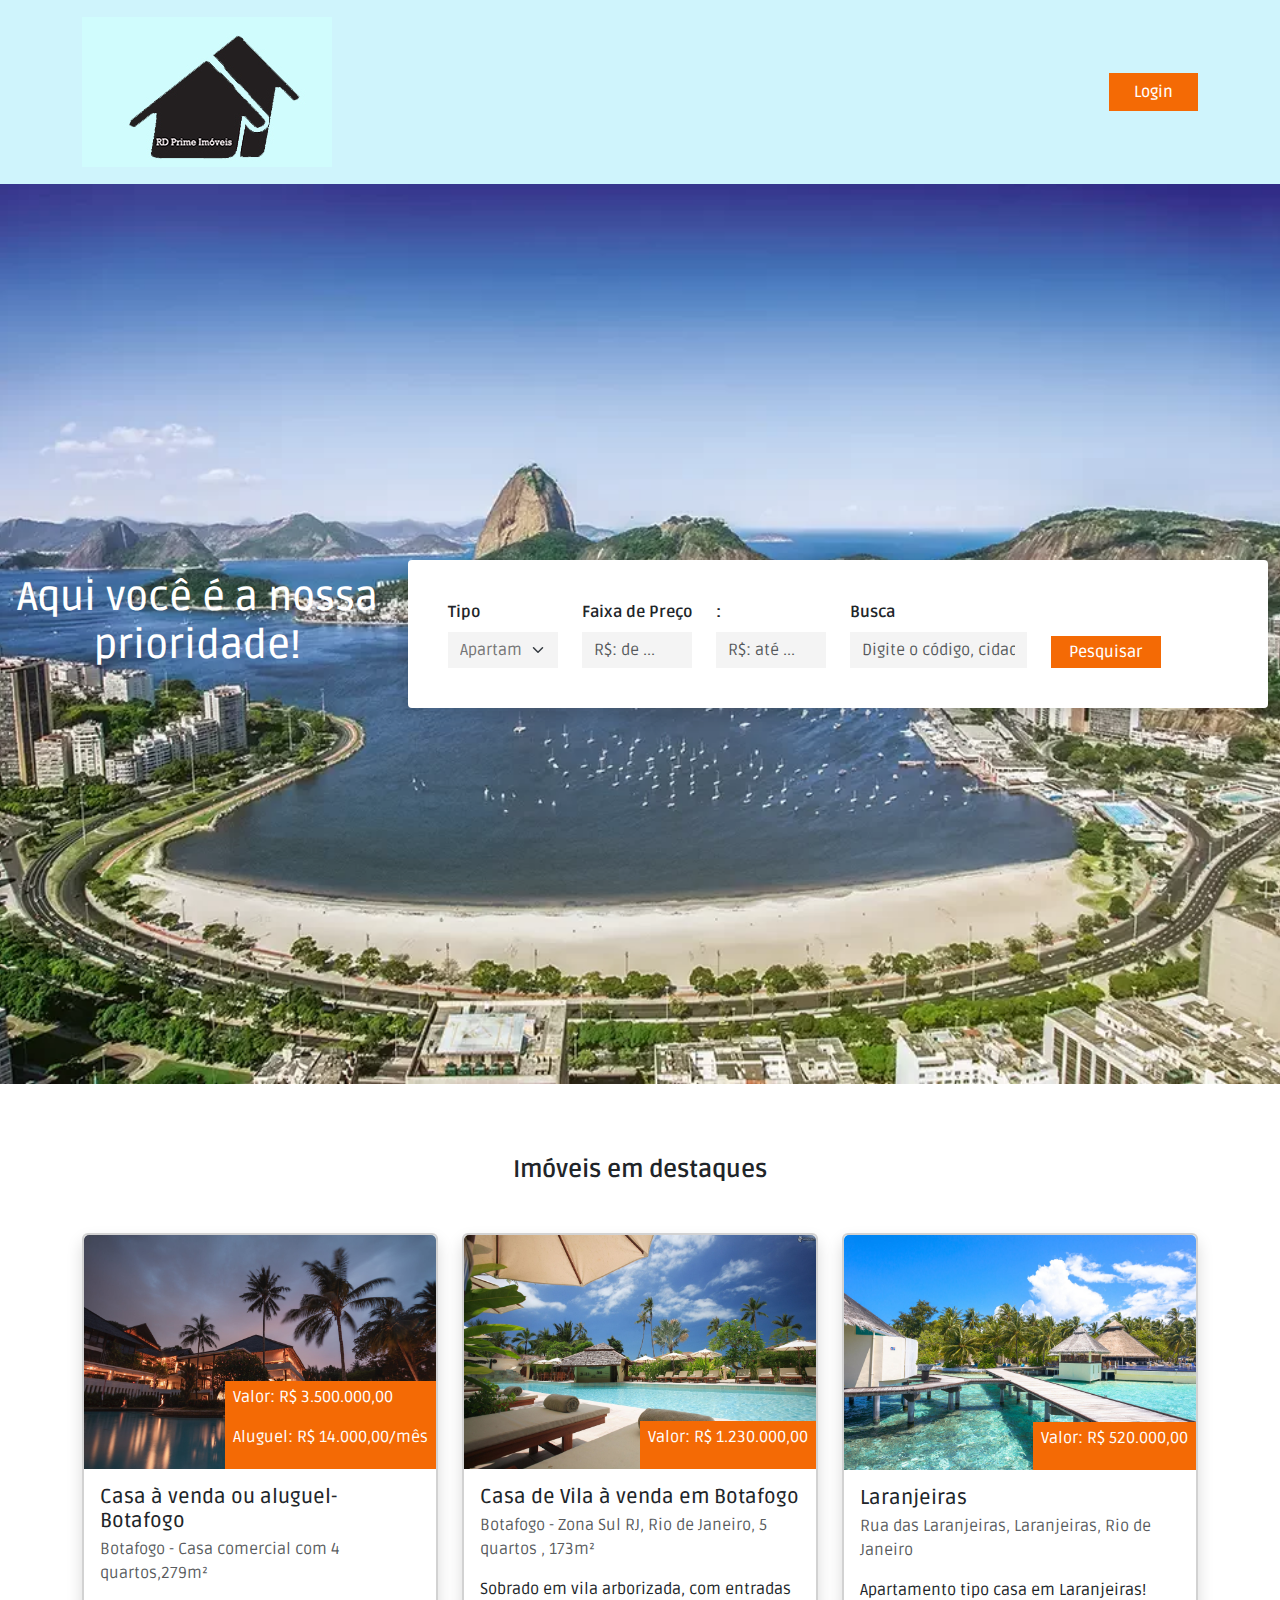
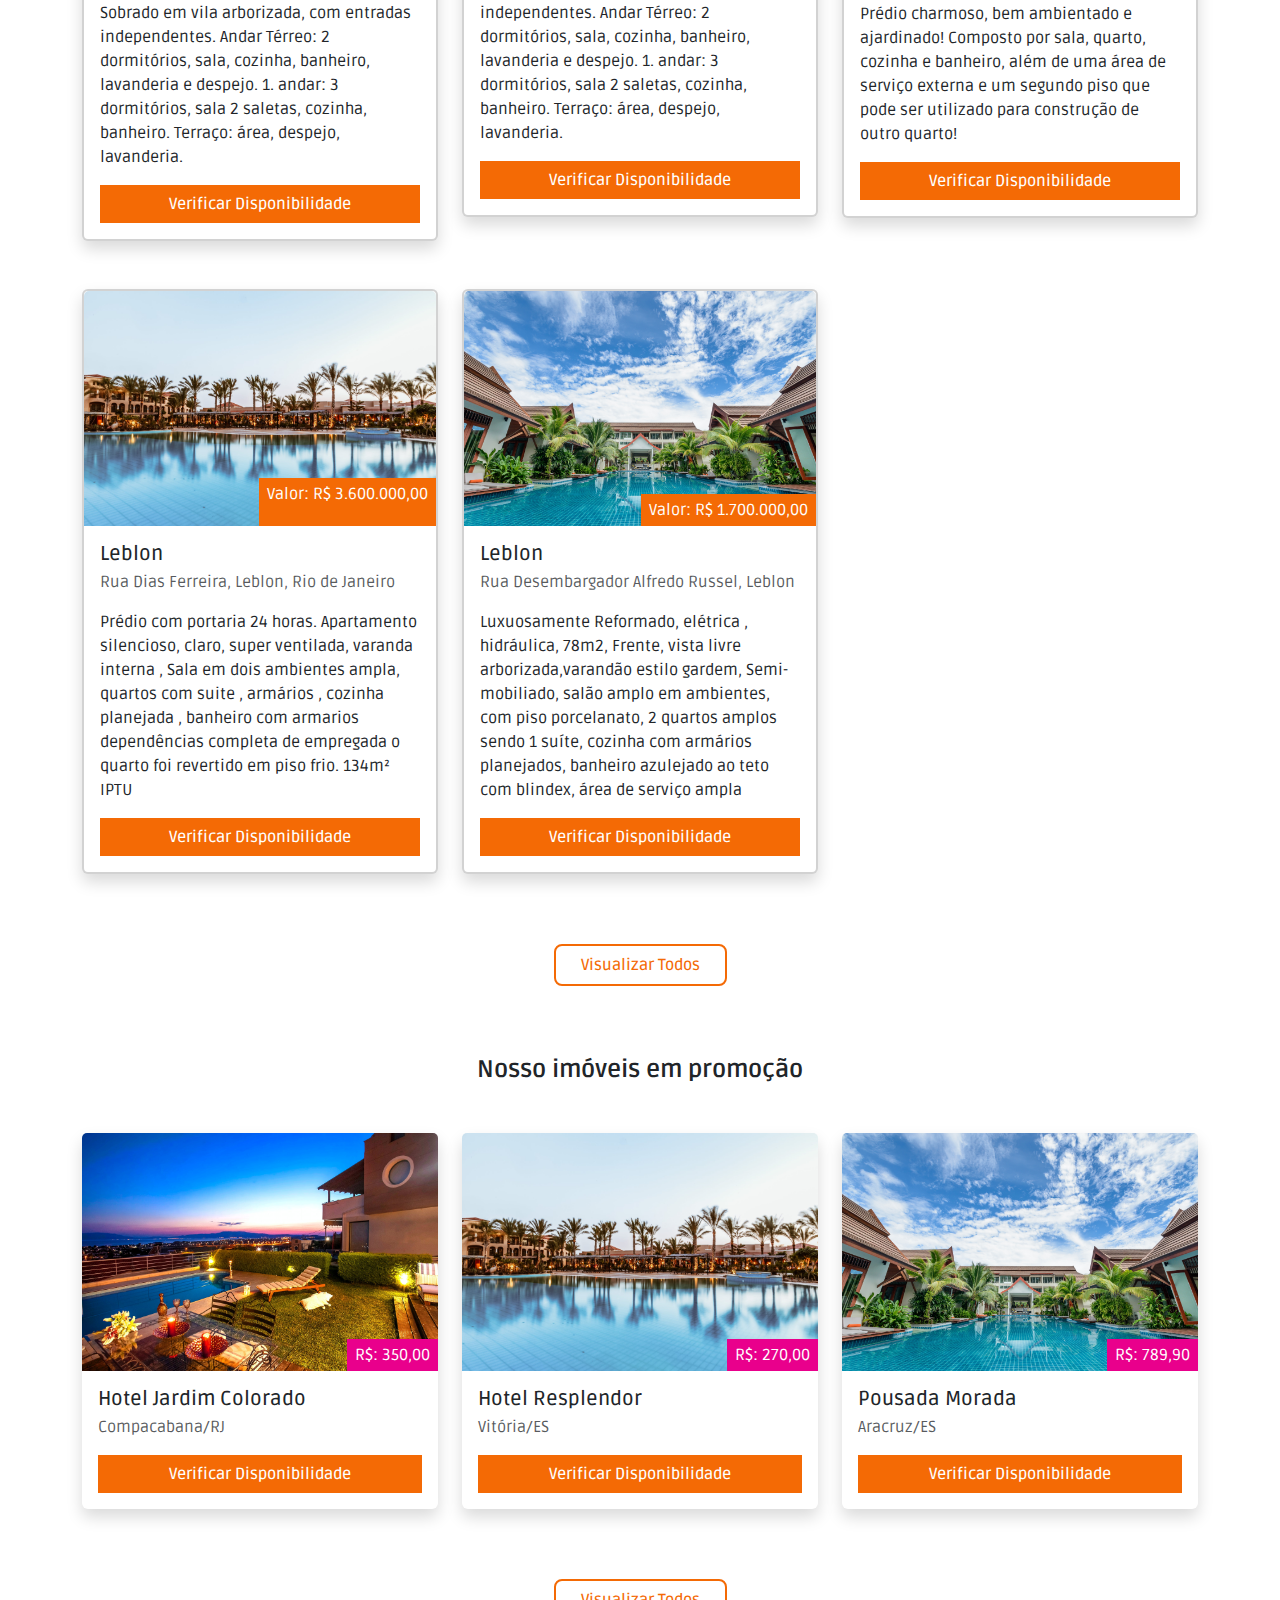
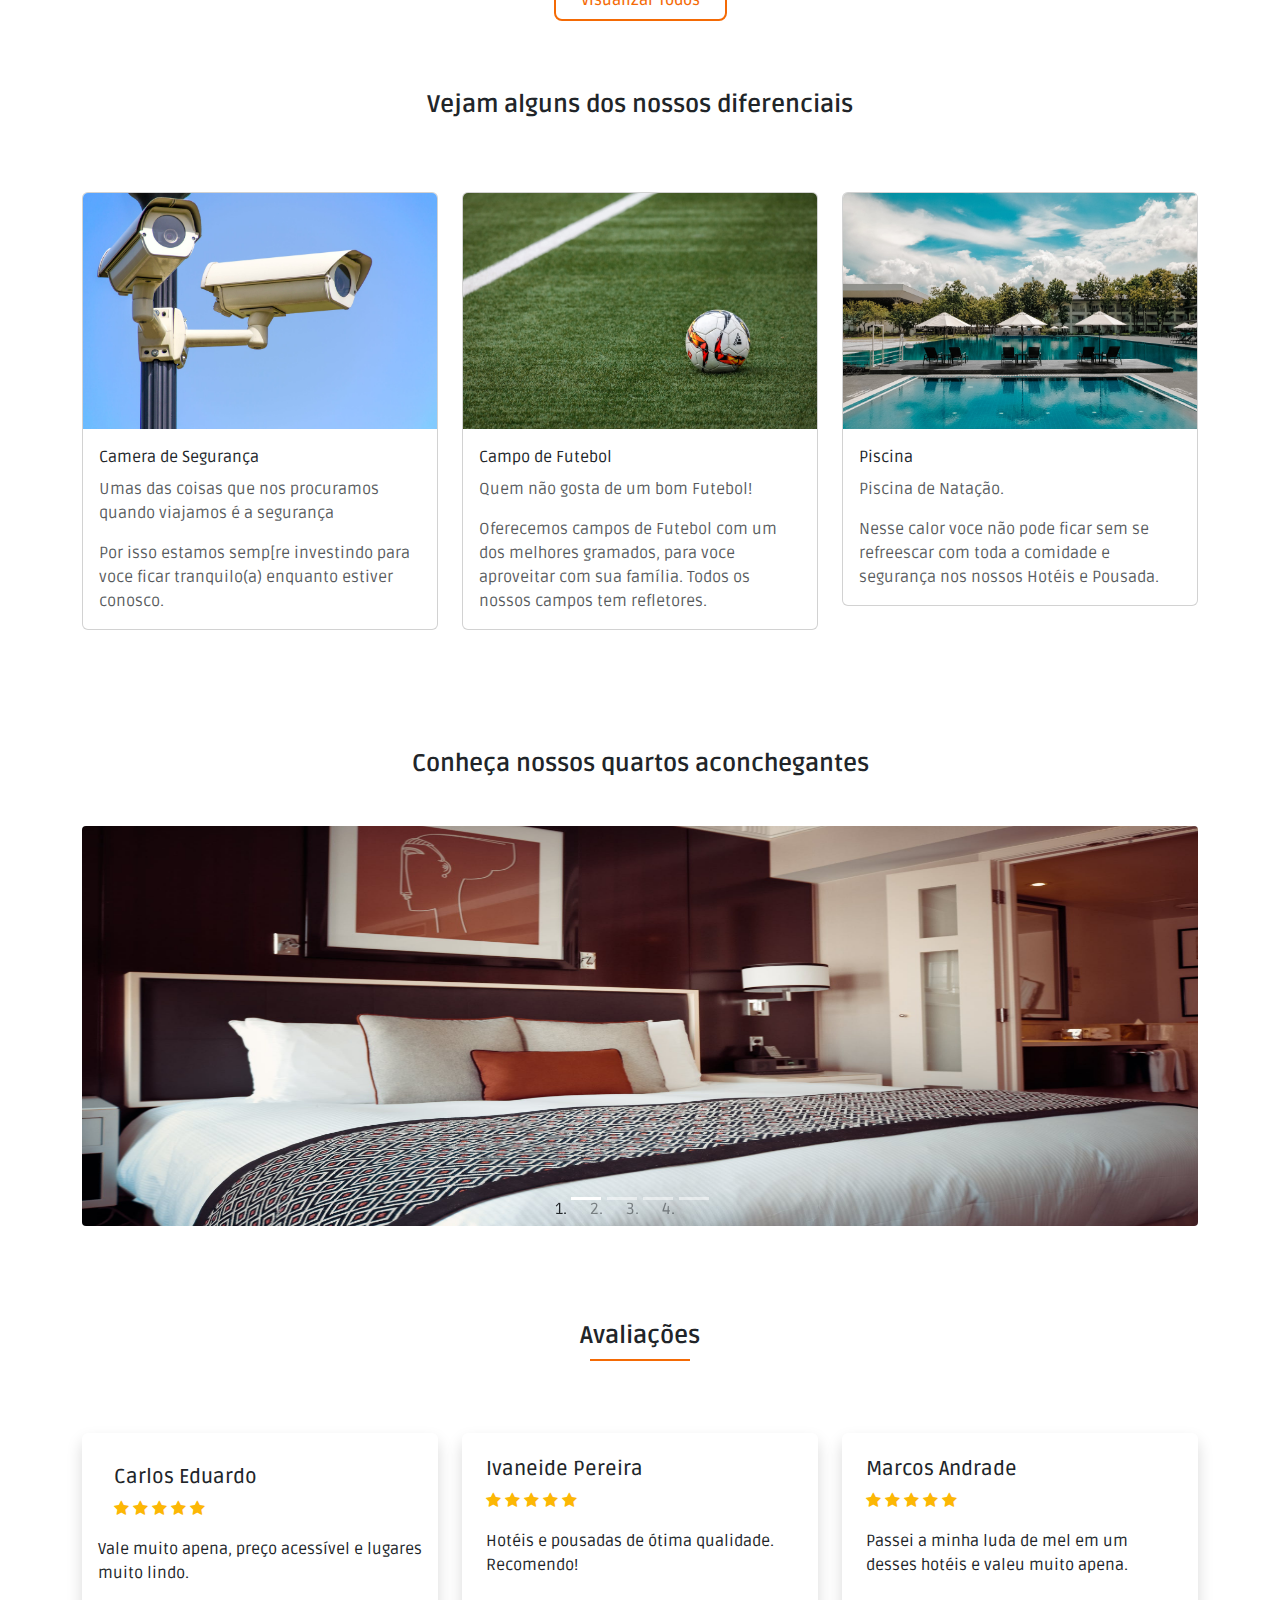
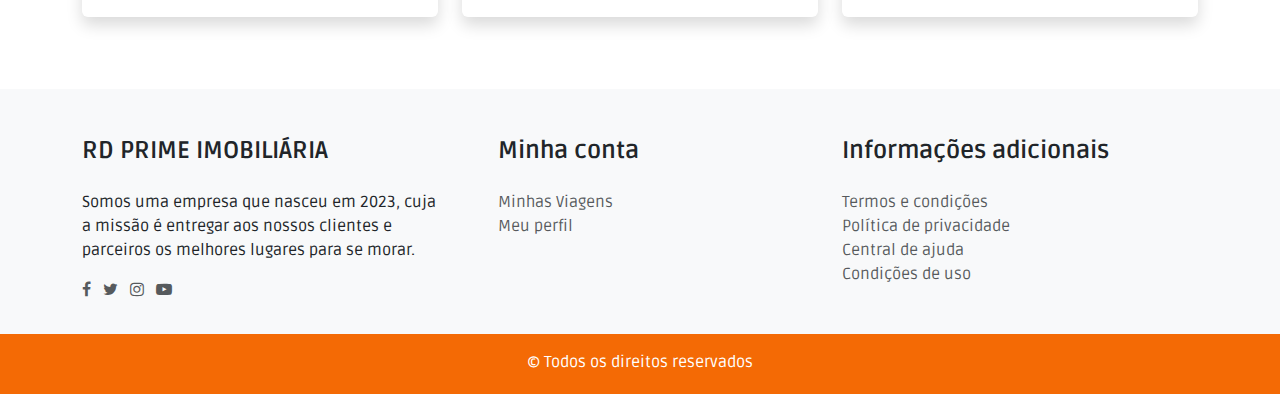
==== commit 533177f7: "dia 10.05" ====
--- a/index.html
+++ b/index.html
@@ -24,7 +24,7 @@
     <nav class="navbar navbar-expand-lg navbar-light bg-info-subtle">
         
         <div class="container pt-1 pb-1">
-            <a class="navbar-brand" href="#">RD Prime Imóveis</a>
+            <a class="navbar-brand" href="#"><img src="./img/rd-logo3.jpg" alt="Logo"></a>
             <button class="navbar-toggler" type="button" data-bs-toggle="collapse" data-bs-target="#navbarNav"
                 aria-controls="navbarNav" aria-expanded="false" aria-label="Toggle navigation">
                 <svg width="1.5em" height="1.5em" viewBox="0 0 16 16" class="bi bi-list" fill="currentColor"
@@ -117,7 +117,7 @@
                                     
                                 </div>
                                 <div class="col-12 col-md-12 col-lg-2 mb-3 pt-3 d-lg-flex align-items-end">
-                                    <a href="#" class="btn btn-lg btn-orange w-100 rounded-0 border-0 p-lg-1">
+                                    <a href="./result.html" class="btn btn-lg btn-orange w-100 rounded-0 border-0 p-lg-1">
                                         Pesquisar
                                     </a>
                                 </div>
@@ -161,11 +161,15 @@
                                                 </p>
                                     </span>
                                 </div>
-                                <div class="card-body p-3">
-                                    <h5 class="card-title mb-1">Casa à venda para alugar em Botafogo, Zona Sul RJ, Rio de Janeiro</h5>
-                                    <p class="text-muted">Botafogo – Casa comercial com 4 quartos , 279m²</p>
+                                <div class="card-body p-3">                                                                        
+                                    <h5 class="card-title mb-1">Casa à venda ou aluguel-Botafogo</h5>
+                                    <p class="text-muted">Botafogo - Casa comercial com 4 quartos,279m²</p>
+          
                                     <p class="card-text">
-                                        Localização perfeita para seu negócio! Agende sua visita. Cema Imobiliária, sua melhor opção na compra, venda, avaliação, administração e assessoria imobiliária. cJ5420
+                                        Sobrado em vila arborizada, com entradas independentes.                                         
+                                        Andar Térreo: 2 dormitórios, sala, cozinha, banheiro, lavanderia e despejo.
+                                        1. andar: 3 dormitórios, sala 2 saletas, cozinha, banheiro.
+                                        Terraço: área, despejo, lavanderia. 
                                     </p>
                                     <a href="./properties.html" class="btn btn-orange rounded-0 w-100">Verificar Disponibilidade</a>
                                 </div>
@@ -301,7 +305,7 @@
 
                     <div class="row">
                         <div class="col-12 d-flex justify-content-center">
-                            <a href="#" class="btn btn-orange-outline ps-4 pe-4"> 
+                            <a href="./all.html" class="btn btn-orange-outline ps-4 pe-4"> 
                                 Visualizar Todos
                             </a>
                         </div>
@@ -401,7 +405,7 @@
                         </div>
                         <div class="row">
                             <div class="col-12 d-flex justify-content-center">
-                                <a href="#" class="btn btn-orange-outline ps-4 pe-4"> 
+                                <a href="./all.html" class="btn btn-orange-outline ps-4 pe-4"> 
                                     Visualizar Todos
                                 </a>
                             </div>
